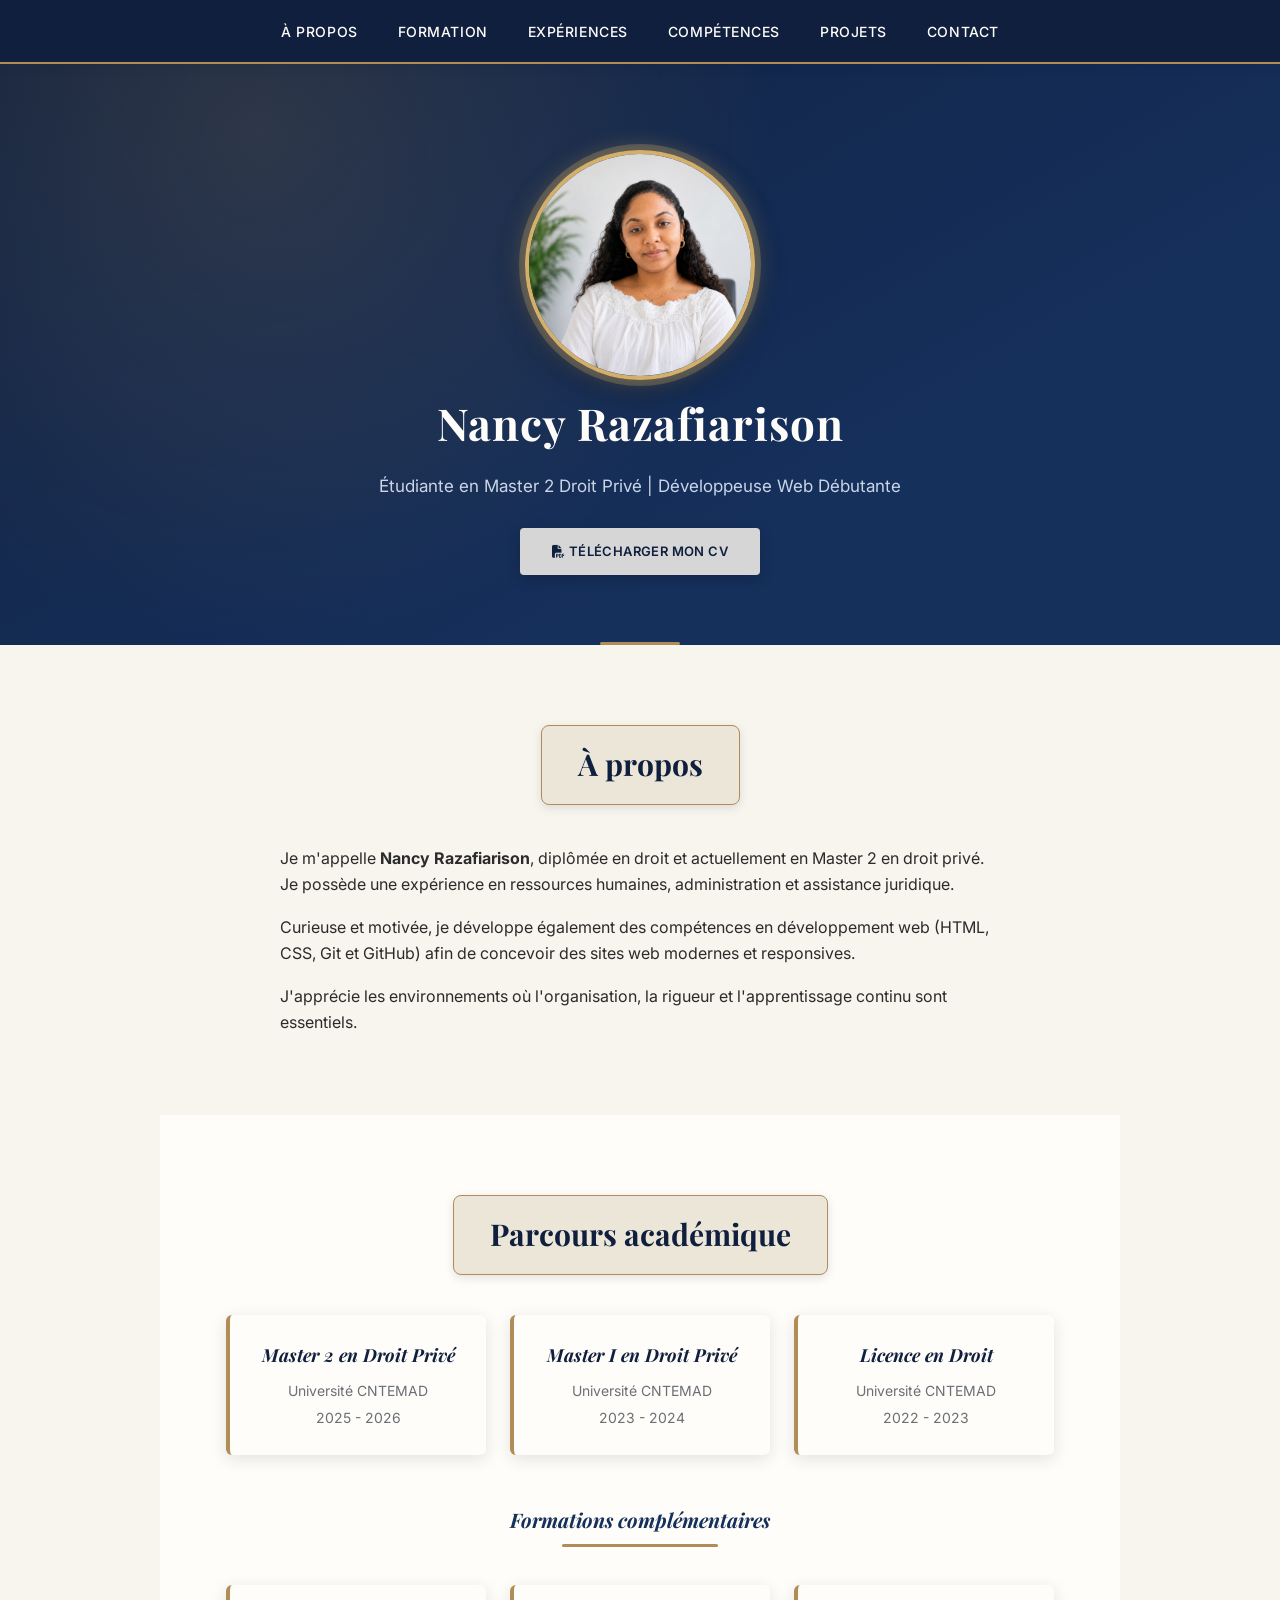
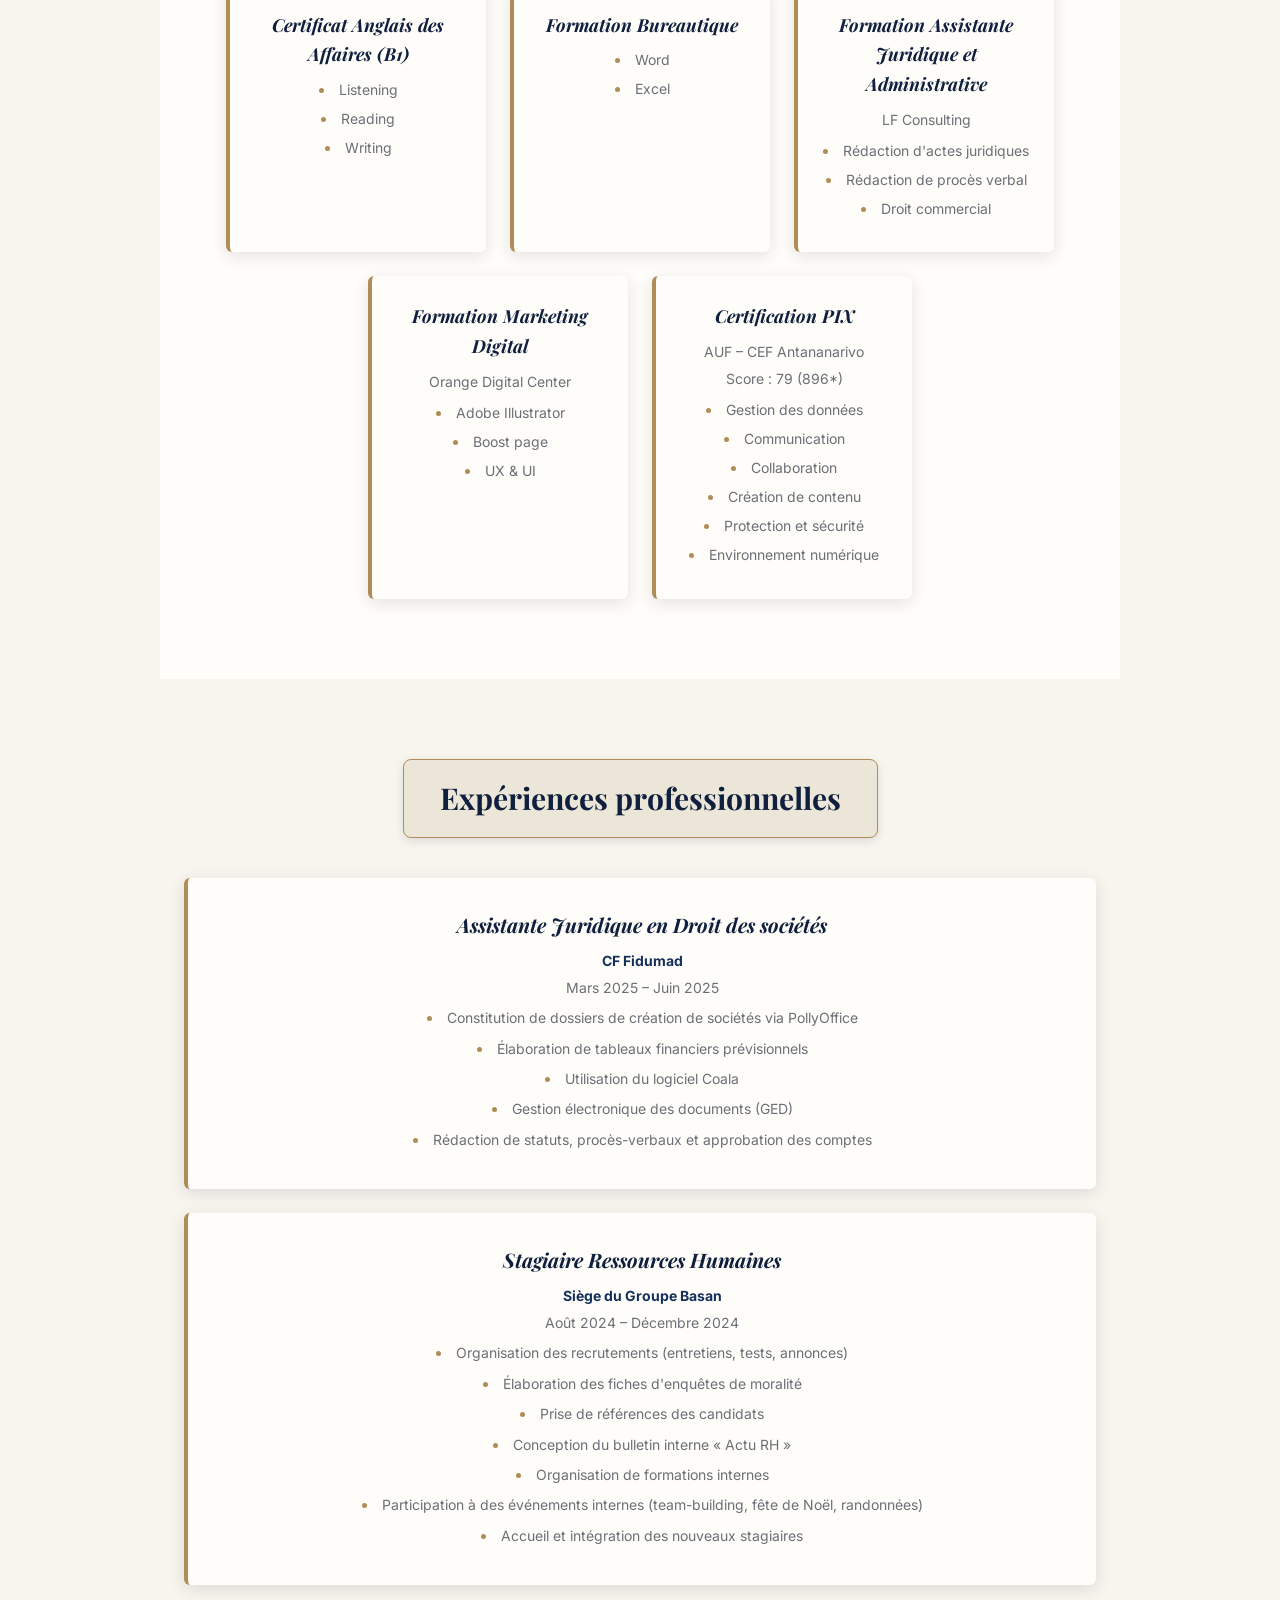
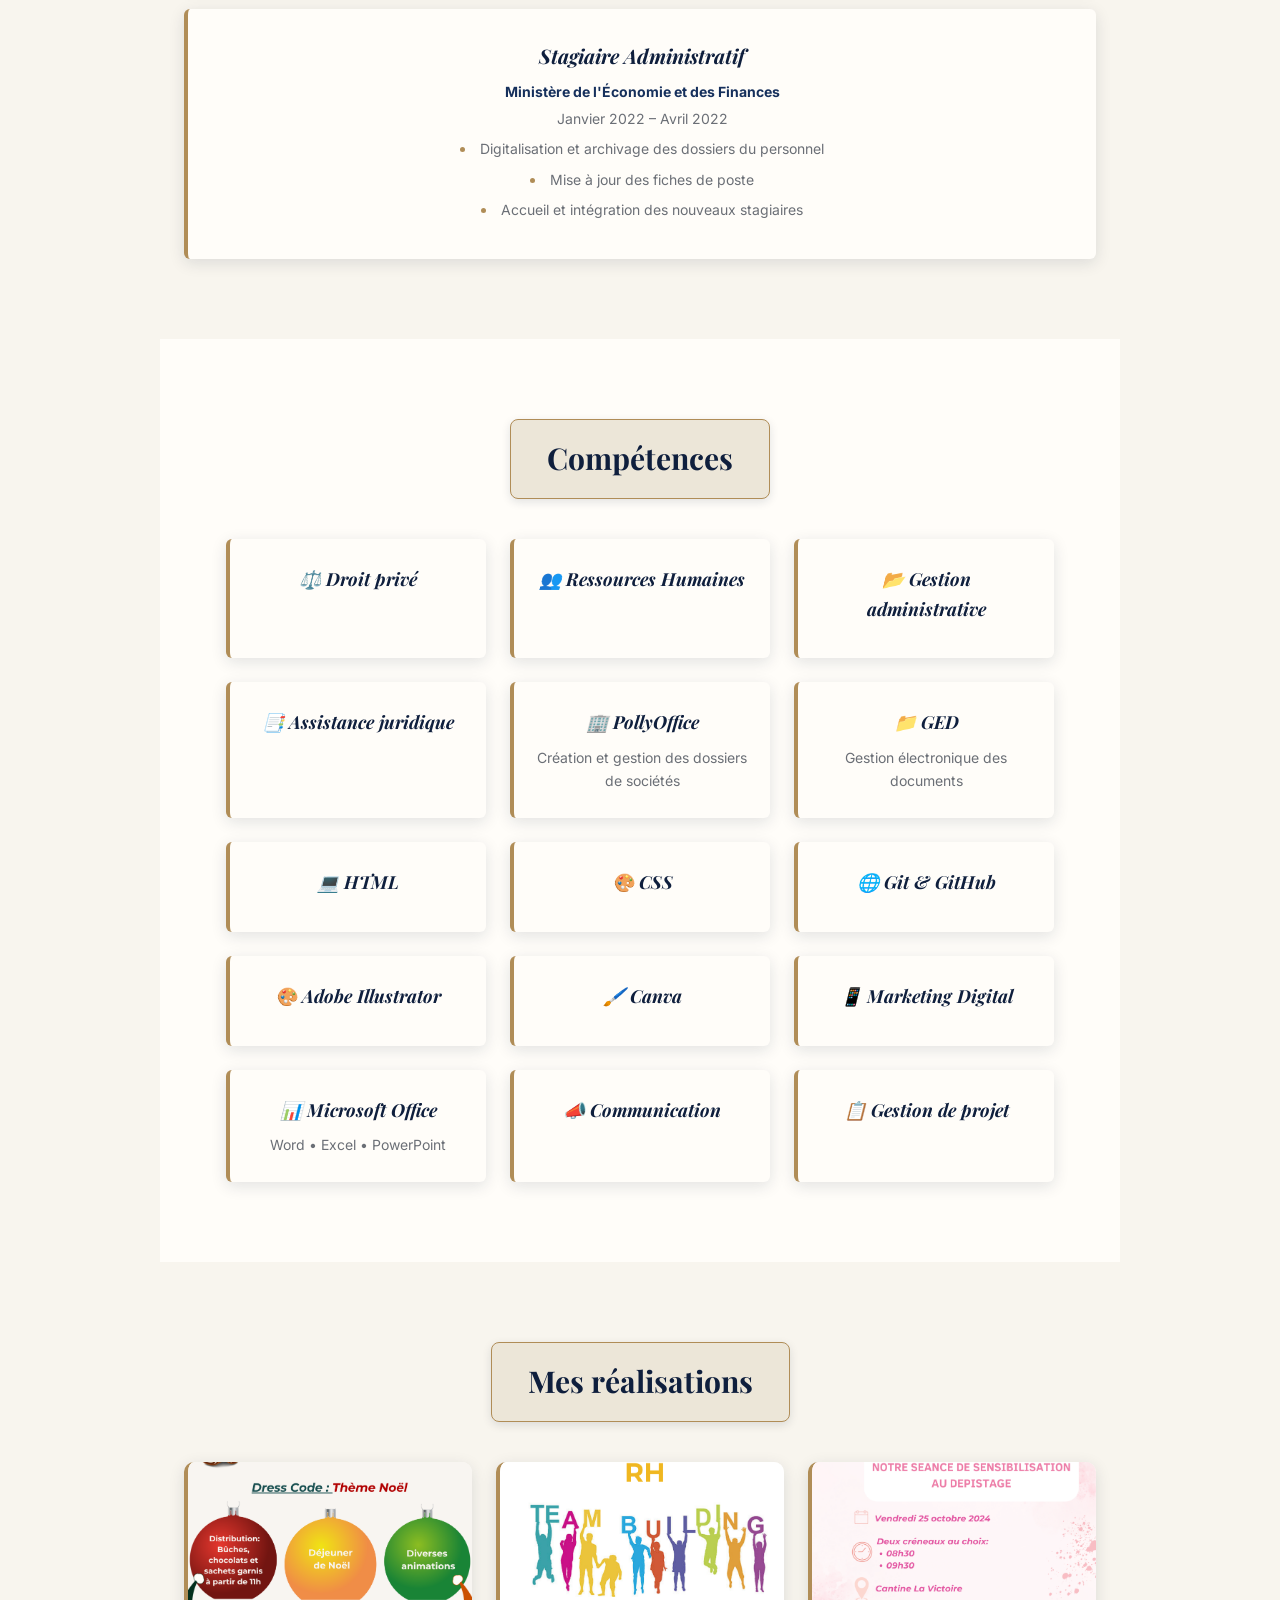
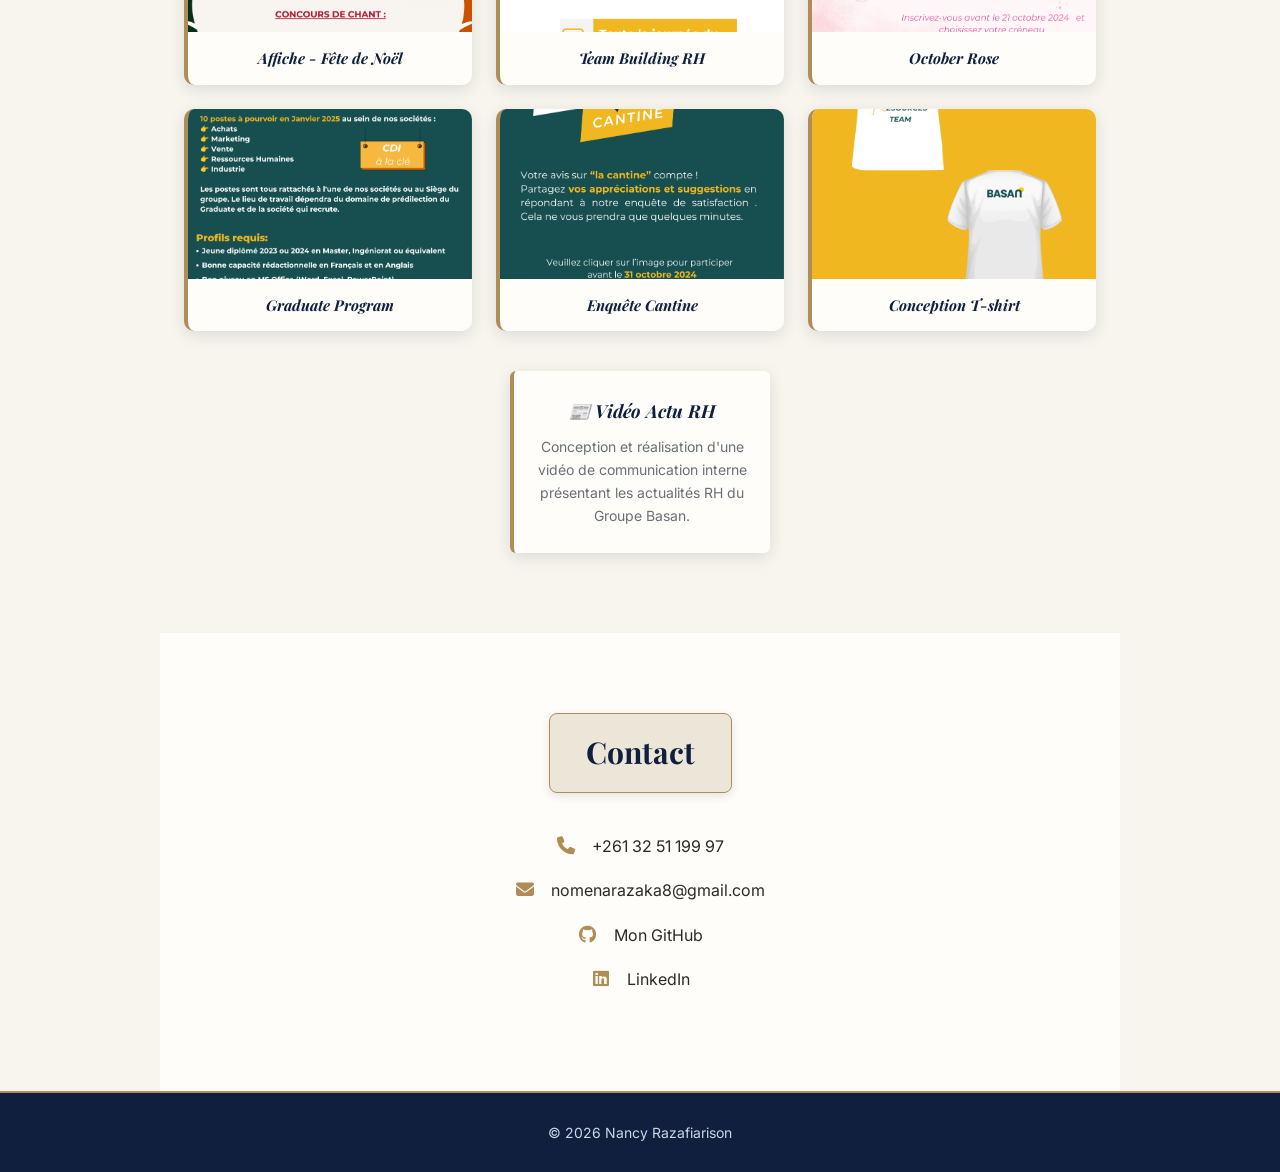
==== index.html @ 141056e9 "image" ====
<!DOCTYPE html>
<html lang="fr">

<head>
    <meta charset="UTF-8">
    <meta name="viewport" content="width=device-width, initial-scale=1.0">
    <title>Portfolio - Nancy Razafiarison</title>

    <!-- Feuille de style -->
    <link rel="stylesheet" href="style.css">

    <!-- Icônes Font Awesome -->
    <link rel="stylesheet" href="https://cdnjs.cloudflare.com/ajax/libs/font-awesome/6.7.2/css/all.min.css">
</head>

<body>

    <nav>
        <a href="#apropos">À propos</a>
        <a href="#formation">Formation</a>
        <a href="#experience">Expériences</a>
        <a href="#competences">Compétences</a>
        <a href="#projets">Projets</a>
        <a href="#contact">Contact</a>
    </nav>

    <header>
        <img src="assets/images/pdp.png" alt="Photo de profil" class="photo-profil">
        <h1>Nancy Razafiarison</h1>
        <p>Étudiante en Master 2 Droit Privé | Développeuse Web Débutante</p>
        <a href="assets/CV_Nancy_Nomena.pdf" target="_blank" class="btn">
            <i class="fa-solid fa-file-pdf"></i> Télécharger mon CV
        </a>
    </header>

    <section id="apropos">
        <h2>À propos</h2>
        <p>
            Je m'appelle <strong>Nancy Razafiarison</strong>, diplômée en droit et actuellement
            en Master 2 en droit privé. Je possède une expérience en ressources humaines,
            administration et assistance juridique.
        </p>
        <p>
            Curieuse et motivée, je développe également des compétences en développement web
            (HTML, CSS, Git et GitHub) afin de concevoir des sites web modernes et responsives.
        </p>
        <p>
            J'apprécie les environnements où l'organisation, la rigueur et l'apprentissage
            continu sont essentiels.
        </p>
    </section>

    <section id="formation">
        <h2>Parcours académique</h2>

        <div class="cards">
            <div class="card">
                <h3>Master 2 en Droit Privé</h3>
                <p>Université CNTEMAD</p>
                <p>2025 - 2026</p>
            </div>

            <div class="card">
                <h3>Master I en Droit Privé</h3>
                <p>Université CNTEMAD</p>
                <p>2023 - 2024</p>
            </div>

            <div class="card">
                <h3>Licence en Droit</h3>
                <p>Université CNTEMAD</p>
                <p>2022 - 2023</p>
            </div>
        </div>

        <h3 class="sous-titre">Formations complémentaires</h3>
        <div class="cards">
            <div class="card">
                <h4>Certificat Anglais des Affaires (B1)</h4>
                <ul>
                    <li>Listening</li>
                    <li>Reading</li>
                    <li>Writing</li>
                </ul>
            </div>

            <div class="card">
                <h4>Formation Bureautique</h4>
                <ul>
                    <li>Word</li>
                    <li>Excel</li>
                </ul>
            </div>

            <div class="card">
                <h4>Formation Assistante Juridique et Administrative</h4>
                <p>LF Consulting</p>
                <ul>
                    <li>Rédaction d'actes juridiques</li>
                    <li>Rédaction de procès verbal</li>
                    <li>Droit commercial</li>
                </ul>
            </div>

            <div class="card">
                <h4>Formation Marketing Digital</h4>
                <p>Orange Digital Center</p>
                <ul>
                    <li>Adobe Illustrator</li>
                    <li>Boost page</li>
                    <li>UX & UI</li>
                </ul>
            </div>

            <div class="card">
                <h4>Certification PIX</h4>
                <p>AUF – CEF Antananarivo</p>
                <p>Score : 79 (896*)</p>
                <ul>
                    <li>Gestion des données</li>
                    <li>Communication</li>
                    <li>Collaboration</li>
                    <li>Création de contenu</li>
                    <li>Protection et sécurité</li>
                    <li>Environnement numérique</li>
                </ul>
            </div>
        </div>
    </section>

    <section id="experience">
        <h2>Expériences professionnelles</h2>

        <div class="card">
            <h3>Assistante Juridique en Droit des sociétés</h3>
            <p><strong>CF Fidumad</strong></p>
            <p>Mars 2025 – Juin 2025</p>
            <ul>
                <li>Constitution de dossiers de création de sociétés via PollyOffice</li>
                <li>Élaboration de tableaux financiers prévisionnels</li>
                <li>Utilisation du logiciel Coala</li>
                <li>Gestion électronique des documents (GED)</li>
                <li>Rédaction de statuts, procès-verbaux et approbation des comptes</li>
            </ul>
        </div>

        <div class="card">
            <h3>Stagiaire Ressources Humaines</h3>
            <p><strong>Siège du Groupe Basan</strong></p>
            <p>Août 2024 – Décembre 2024</p>
            <ul>
                <li>Organisation des recrutements (entretiens, tests, annonces)</li>
                <li>Élaboration des fiches d'enquêtes de moralité</li>
                <li>Prise de références des candidats</li>
                <li>Conception du bulletin interne « Actu RH »</li>
                <li>Organisation de formations internes</li>
                <li>Participation à des événements internes (team-building, fête de Noël, randonnées)</li>
                <li>Accueil et intégration des nouveaux stagiaires</li>
            </ul>
        </div>

        <div class="card">
            <h3>Stagiaire Administratif</h3>
            <p><strong>Ministère de l'Économie et des Finances</strong></p>
            <p>Janvier 2022 – Avril 2022</p>
            <ul>
                <li>Digitalisation et archivage des dossiers du personnel</li>
                <li>Mise à jour des fiches de poste</li>
                <li>Accueil et intégration des nouveaux stagiaires</li>
            </ul>
        </div>
    </section>

    <section id="competences">
        <h2>Compétences</h2>

        <div class="cards">
            <div class="card">
                <h3>⚖️ Droit privé</h3>
            </div>
            <div class="card">
                <h3>👥 Ressources Humaines</h3>
            </div>
            <div class="card">
                <h3>📂 Gestion administrative</h3>
            </div>
            <div class="card">
                <h3>📑 Assistance juridique</h3>
            </div>

            <div class="card">
                <h3>🏢 PollyOffice</h3>
                <p>Création et gestion des dossiers de sociétés</p>
            </div>

            <div class="card">
                <h3>📁 GED</h3>
                <p>Gestion électronique des documents</p>
            </div>

            <div class="card">
                <h3>💻 HTML</h3>
            </div>
            <div class="card">
                <h3>🎨 CSS</h3>
            </div>
            <div class="card">
                <h3>🌐 Git & GitHub</h3>
            </div>
            <div class="card">
                <h3>🎨 Adobe Illustrator</h3>
            </div>
            <div class="card">
                <h3>🖌️ Canva</h3>
            </div>
            <div class="card">
                <h3>📱 Marketing Digital</h3>
            </div>

            <div class="card">
                <h3>📊 Microsoft Office</h3>
                <p>Word • Excel • PowerPoint</p>
            </div>

            <div class="card">
                <h3>📣 Communication</h3>
            </div>
            <div class="card">
                <h3>📋 Gestion de projet</h3>
            </div>
        </div>
    </section>

    <section id="projets">
        <h2>Mes réalisations</h2>

        <div class="cards projects-grid">

            <a href="#img1" class="project-card">
                <img src="assets/images/Noël.png" alt="Affiche fête de Noël" loading="lazy">
                <h3>Affiche - Fête de Noël</h3>
            </a>

            <a href="#img2" class="project-card">
                <img src="assets/images/Team-building_RH.png" alt="Affiche team building RH" loading="lazy">
                <h3>Team Building RH</h3>
            </a>

            <a href="#img3" class="project-card">
                <img src="assets/images/October_rose.png" alt="Affiche October Rose" loading="lazy">
                <h3>October Rose</h3>
            </a>

            <a href="#img4" class="project-card">
                <img src="assets/images/Graduate_Program.png" alt="Annonce Graduate Program" loading="lazy">
                <h3>Graduate Program</h3>
            </a>

            <a href="#img5" class="project-card">
                <img src="assets/images/cantine.png" alt="Affiche enquête satisfaction cantine" loading="lazy">
                <h3>Enquête Cantine</h3>
            </a>

            <a href="#img6" class="project-card">
                <img src="assets/images/conception_t-shirt.png" alt="Conception t-shirt" loading="lazy">
                <h3>Conception T-shirt</h3>
            </a>

        </div>

        <div class="card video-card">
            <h3>📰 Vidéo Actu RH</h3>
            <p>
                Conception et réalisation d'une vidéo de communication interne
                présentant les actualités RH du Groupe Basan.
            </p>
        </div>
    </section>

    <section id="contact">
        <h2>Contact</h2>

        <p>
            <i class="fa-solid fa-phone"></i>
            <a href="tel:+261325119997">+261 32 51 199 97</a>
        </p>

        <p>
            <i class="fa-solid fa-envelope"></i>
            <a href="mailto:nomenarazaka8@gmail.com">nomenarazaka8@gmail.com</a>
        </p>

        <p>
            <i class="fa-brands fa-github"></i>
            <a href="https://github.com/nomenarazaka8-dotcom" target="_blank" rel="noopener">
                Mon GitHub
            </a>
        </p>

        <p>
            <i class="fa-brands fa-linkedin"></i>
            <a href="https://www.linkedin.com/in/nancy-razafiarison-525354271/" target="_blank" rel="noopener">
                LinkedIn
            </a>
        </p>
    </section>

    <footer>
        <p>© 2026 Nancy Razafiarison</p>
    </footer>

    <!-- ===== LIGHTBOX (tout en bas, juste avant la fermeture du body) ===== -->

    <div id="img1" class="lightbox">
        <a href="#" class="close" aria-label="Fermer"></a>
        <img src="assets/images/Noël.png" alt="Affiche fête de Noël en grand format">
    </div>

    <div id="img2" class="lightbox">
        <a href="#" class="close" aria-label="Fermer"></a>
        <img src="assets/images/Team-building_RH.png" alt="Affiche team building RH en grand format">
    </div>

    <div id="img3" class="lightbox">
        <a href="#" class="close" aria-label="Fermer"></a>
        <img src="assets/images/October_rose.png" alt="Affiche October Rose en grand format">
    </div>

    <div id="img4" class="lightbox">
        <a href="#" class="close" aria-label="Fermer"></a>
        <img src="assets/images/Graduate_Program.png" alt="Annonce Graduate Program en grand format">
    </div>

    <div id="img5" class="lightbox">
        <a href="#" class="close" aria-label="Fermer"></a>
        <img src="assets/images/cantine.png" alt="Affiche enquête cantine en grand format">
    </div>

    <div id="img6" class="lightbox">
        <a href="#" class="close" aria-label="Fermer"></a>
        <img src="assets/images/conception_t-shirt.png" alt="Conception t-shirt en grand format">
    </div>

    <script src="script.js"></script>
</body>

</html>
---- style.css ----
/* ===== POLICES ===== */
@import url('https://fonts.googleapis.com/css2?family=Playfair+Display:wght@600;700&family=Inter:wght@400;500;600&display=swap');

:root {
    --bleu-nuit: #0f1f3d;
    --bleu-profond: #16305c;
    --or: #b08d57;
    --or-clair: #d4af6a;
    --ivoire: #f8f5ee;
    --blanc-casse: #fffdf9;
    --texte: #2b2b2b;
    --texte-clair: #6b6f76;
    --ombre: rgba(15, 31, 61, 0.12);
}

* {
    margin: 0;
    padding: 0;
    box-sizing: border-box;
    scroll-behavior: smooth;
}

body {
    font-family: 'Inter', Arial, sans-serif;
    background: var(--ivoire);
    color: var(--texte);
    line-height: 1.65;
}

h1, h2, h3, h4 {
    font-family: 'Playfair Display', Georgia, serif;
    color: var(--bleu-nuit);
}

/* ===== NAVIGATION ===== */
nav {
    position: fixed;
    top: 0;
    width: 100%;
    background: var(--bleu-nuit);
    padding: 18px 24px;
    text-align: center;
    z-index: 1000;
    box-shadow: 0 2px 12px var(--ombre);
    border-bottom: 2px solid var(--or);
}

nav a {
    color: var(--blanc-casse);
    text-decoration: none;
    margin: 0 18px;
    font-weight: 500;
    font-size: 14px;
    letter-spacing: 0.04em;
    text-transform: uppercase;
    position: relative;
    padding-bottom: 4px;
    transition: color 0.3s;
}

nav a::after {
    content: "";
    position: absolute;
    left: 0;
    bottom: 0;
    width: 0;
    height: 2px;
    background: var(--or-clair);
    transition: width 0.3s;
}

nav a:hover {
    color: var(--or-clair);
}

nav a:hover::after {
    width: 100%;
}

/* ===== HEADER ===== */
header {
    background:
        radial-gradient(circle at 20% 20%, rgba(176, 141, 87, 0.18), transparent 45%),
        linear-gradient(150deg, var(--bleu-nuit), var(--bleu-profond) 70%);
    color: var(--blanc-casse);
    text-align: center;
    padding: 150px 20px 70px;
    position: relative;
}

header::after {
    content: "";
    position: absolute;
    bottom: 0;
    left: 50%;
    transform: translateX(-50%);
    width: 80px;
    height: 3px;
    background: var(--or);
    border-radius: 2px;
}

header img {
    width: 230px;
    height: 230px;
    border-radius: 50%;
    object-fit: cover;
    border: 4px solid var(--or-clair);
    box-shadow:
        0 0 0 6px rgba(212, 175, 106, 0.25),
        0 0 25px rgba(212, 175, 106, 0.4),
        0 10px 30px rgba(0, 0, 0, 0.35);
}

header h1 {
    color: var(--blanc-casse);
    font-size: 44px;
    letter-spacing: 0.02em;
}

header p {
    margin-top: 12px;
    font-size: 17px;
    color: #cbd5e8;
    font-weight: 400;
}

/* ===== BOUTON CV ===== */
.btn {
    display: inline-block;
    margin-top: 28px;
    padding: 13px 32px;
    background: #d6d6d6;
    color: var(--bleu-nuit);
    border-radius: 4px;
    text-decoration: none;
    font-weight: 600;
    letter-spacing: 0.03em;
    text-transform: uppercase;
    font-size: 13px;
    transition: all 0.3s ease;
    box-shadow: 0 4px 14px rgba(0, 0, 0, 0.2);
    cursor: pointer;
}

.btn:hover {
    background: var(--or-clair);
    color: var(--bleu-nuit);
    transform: translateY(-2px);
    box-shadow: 0 8px 20px rgba(176, 141, 87, 0.45);
}

/* ===== SECTIONS ===== */
section {
    max-width: 960px;
    margin: 0 auto;
    padding: 80px 24px;
    scroll-margin-top: 90px;
    animation: fadeIn 0.9s ease;
}

section:nth-of-type(even) {
    background: var(--blanc-casse);
}

/* ===== TITRES ===== */
h2 {
    display: block;
    width: fit-content;
    margin: 0 auto 40px;
    text-align: center;
    font-size: 30px;
    padding: 14px 36px;
    background: #ece6d8;
    border: 1px solid var(--or);
    border-radius: 8px;
    box-shadow: 0 3px 10px var(--ombre);
}

.sous-titre {
    text-align: center;
    display: block;
    margin: 40px auto 24px;
    font-size: 20px;
    font-weight: 700;
    font-style: italic;
    color: var(--bleu-profond);
    width: fit-content;
    padding: 8px 24px;
    position: relative;
}

.sous-titre::after {
    content: "";
    display: block;
    width: 60%;
    height: 3px;
    margin: 8px auto 0;
    background: var(--or);
    border-radius: 2px;
}

#apropos p {
    max-width: 720px;
    margin: 0 auto 16px;
    color: var(--texte);
    font-size: 16px;
}

#apropos p:last-of-type {
    margin-bottom: 0;
}

/* ===== CARTES GÉNÉRIQUES ===== */
.cards {
    display: flex;
    flex-wrap: wrap;
    justify-content: center;
    gap: 24px;
    margin-top: 30px;
}

.card {
    background: var(--blanc-casse);
    padding: 26px 22px;
    margin-bottom: 0;
    border-radius: 6px;
    width: 260px;
    max-width: 90%;
    border-left: 4px solid var(--or);
    box-shadow: 0 4px 16px var(--ombre);
    transition: 0.3s;
    text-align: center;
}

.card h3, .card h4 {
    font-size: 18px;
    margin-bottom: 8px;
    font-style: italic;
    font-weight: 700;
}

.card p {
    font-size: 14px;
    color: var(--texte-clair);
    margin-top: 4px;
    text-align: center;
}

.card ul {
    list-style-position: inside;
    padding-left: 0;
    margin-top: 8px;
}

.card li {
    font-size: 14px;
    color: var(--texte-clair);
    margin-bottom: 6px;
}

.card li::marker {
    color: var(--or);
}

.card:hover {
    transform: translateY(-8px);
    box-shadow: 0 14px 28px rgba(15, 31, 61, 0.18);
    border-left-color: var(--bleu-profond);
}

/* Cartes hors conteneur .cards (expériences professionnelles) */
#experience .card {
    width: auto;
    max-width: 100%;
    margin-bottom: 24px;
    text-align: center;
    padding: 30px;
}

#experience .card:last-child {
    margin-bottom: 0;
}

#experience .card h3 {
    font-size: 20px;
}

#experience .card p strong {
    color: var(--bleu-profond);
}

#experience .card ul {
    list-style-position: inside;
    padding-left: 0;
    text-align: center;
    display: block;
}

#experience .card li {
    margin-bottom: 8px;
    line-height: 1.6;
}

#experience .card li::marker {
    color: var(--or);
}

/* ===== PROJETS (avec vignette) ===== */
.projects-grid {
    display: flex;
    gap: 24px;
    justify-content: center;
    flex-wrap: wrap;
    align-items: stretch;
}

.project-card {
    background: var(--blanc-casse);
    border-radius: 10px;
    width: 260px;
    flex: 1;
    min-width: 240px;
    text-decoration: none;
    color: var(--bleu-nuit);
    border-left: 4px solid var(--or);
    box-shadow: 0 4px 16px var(--ombre);
    transition: 0.3s;
    overflow: hidden;
    display: flex;
    flex-direction: column;
}

.project-card img {
    width: 100%;
    height: 170px;
    object-fit: cover;
    display: block;
    transition: transform 0.4s ease;
}

.project-card h3 {
    font-size: 15px;
    font-style: italic;
    text-align: center;
    padding: 14px 12px;
}

.project-card:hover {
    transform: translateY(-8px);
    border-left-color: var(--bleu-profond);
    box-shadow: 0 14px 28px rgba(15, 31, 61, 0.18);
}

.project-card:hover img {
    transform: scale(1.06);
}

.video-card {
    max-width: 500px;
    margin: 40px auto 0;
}

@media (max-width: 768px) {
    .projects-grid {
        flex-direction: column;
        align-items: center;
    }
    .project-card {
        width: 100%;
        max-width: 320px;
    }
}

/* ===== LIGHTBOX (plein écran au clic sur une carte projet) ===== */
.lightbox {
    position: fixed;
    inset: 0;
    background: rgba(15, 31, 61, 0.92);
    display: flex;
    justify-content: center;
    align-items: center;
    z-index: 9999;
    opacity: 0;
    visibility: hidden;
    transition: opacity 0.3s ease;
}

.lightbox:target {
    opacity: 1;
    visibility: visible;
}

.lightbox img {
    max-width: 88%;
    max-height: 85%;
    border-radius: 10px;
    box-shadow: 0 10px 40px rgba(0, 0, 0, 0.6);
    border: 3px solid var(--or-clair);
}

.lightbox .close {
    position: absolute;
    inset: 0;
    z-index: 1;
}

.lightbox .close::after {
    content: "✕";
    position: absolute;
    top: 24px;
    right: 32px;
    width: 44px;
    height: 44px;
    display: flex;
    align-items: center;
    justify-content: center;
    font-size: 22px;
    color: var(--blanc-casse);
    background: rgba(255, 255, 255, 0.12);
    border: 1px solid var(--or-clair);
    border-radius: 50%;
    transition: 0.3s;
}

.lightbox .close:hover::after {
    background: var(--or-clair);
    color: var(--bleu-nuit);
    transform: rotate(90deg);
}

/* ===== CONTACT ===== */
#contact p {
    margin: 18px 0;
    text-align: center;
    font-size: 16px;
}

#contact i {
    color: var(--or);
    margin-right: 12px;
    font-size: 18px;
    width: 20px;
}

#contact a {
    text-decoration: none;
    color: var(--texte);
    transition: color 0.3s;
}

#contact a:hover {
    color: var(--bleu-profond);
}

/* ===== FOOTER ===== */
footer {
    background: var(--bleu-nuit);
    color: #cbd5e8;
    text-align: center;
    padding: 28px;
    margin-top: 0;
    font-size: 14px;
    border-top: 2px solid var(--or);
}

/* ===== ANIMATION ===== */
@keyframes fadeIn {
    from {
        opacity: 0;
        transform: translateY(20px);
    }
    to {
        opacity: 1;
        transform: translateY(0);
    }
}

/* ===== RESPONSIVE ===== */
@media (max-width: 768px) {
    nav {
        display: flex;
        flex-direction: column;
    }

    nav a {
        margin: 8px 0;
    }

    header {
        padding: 200px 20px 60px;
    }

    header h1 {
        font-size: 30px;
    }

    h2 {
        font-size: 26px;
    }

    .cards {
        flex-direction: column;
        align-items: center;
    }

    section {
        padding: 60px 20px;
    }
}
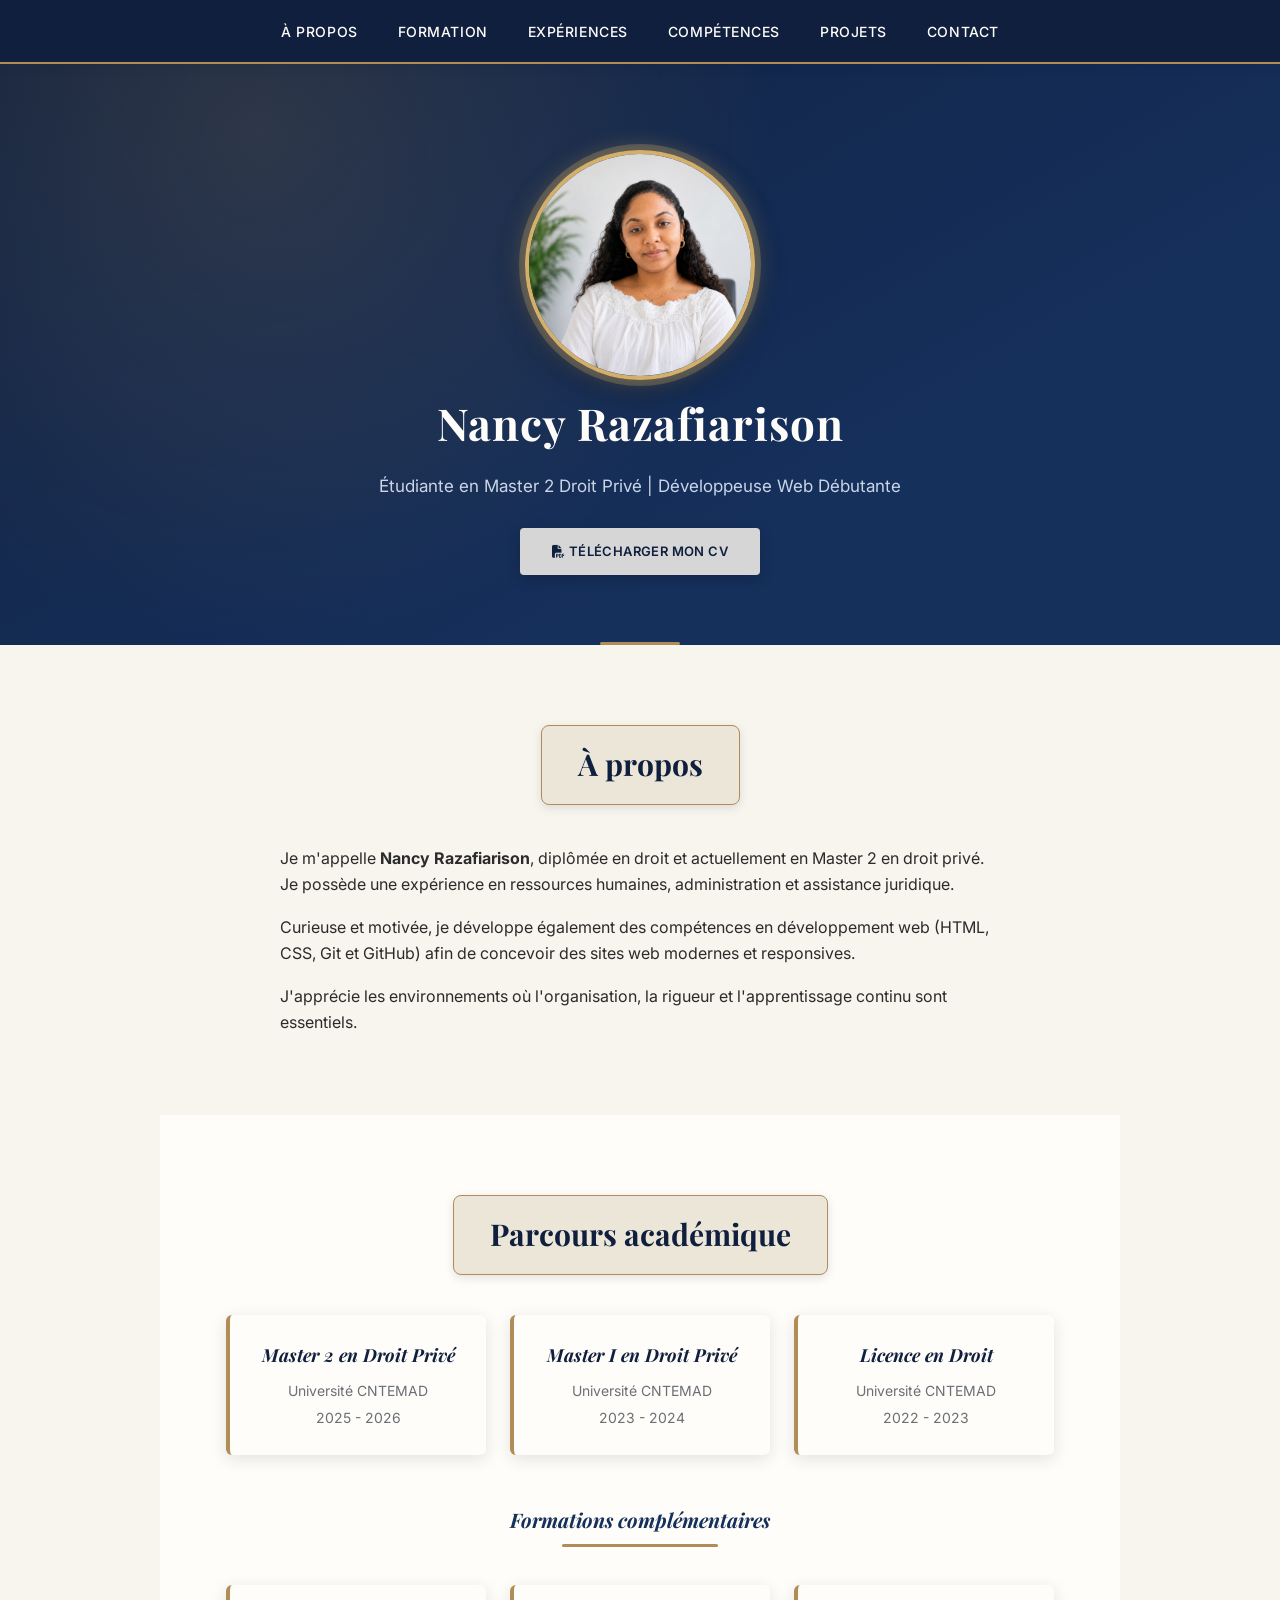
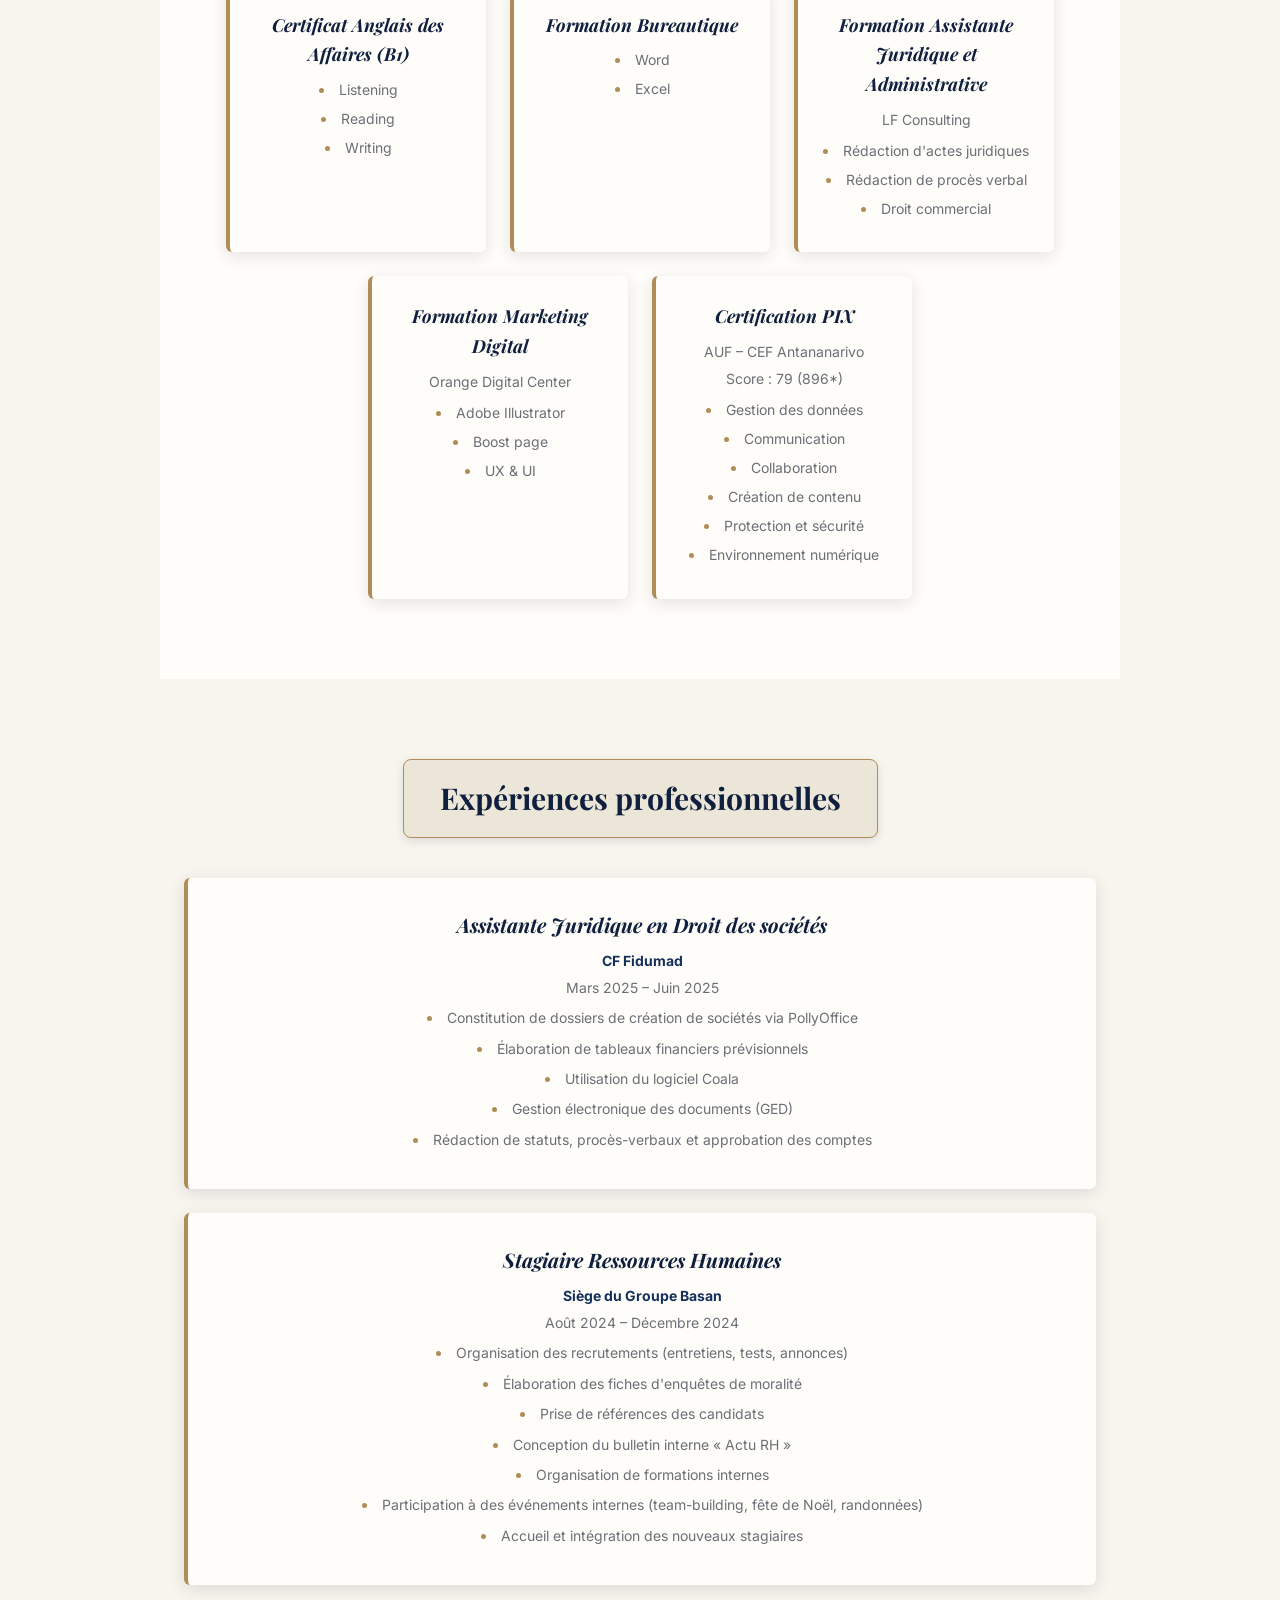
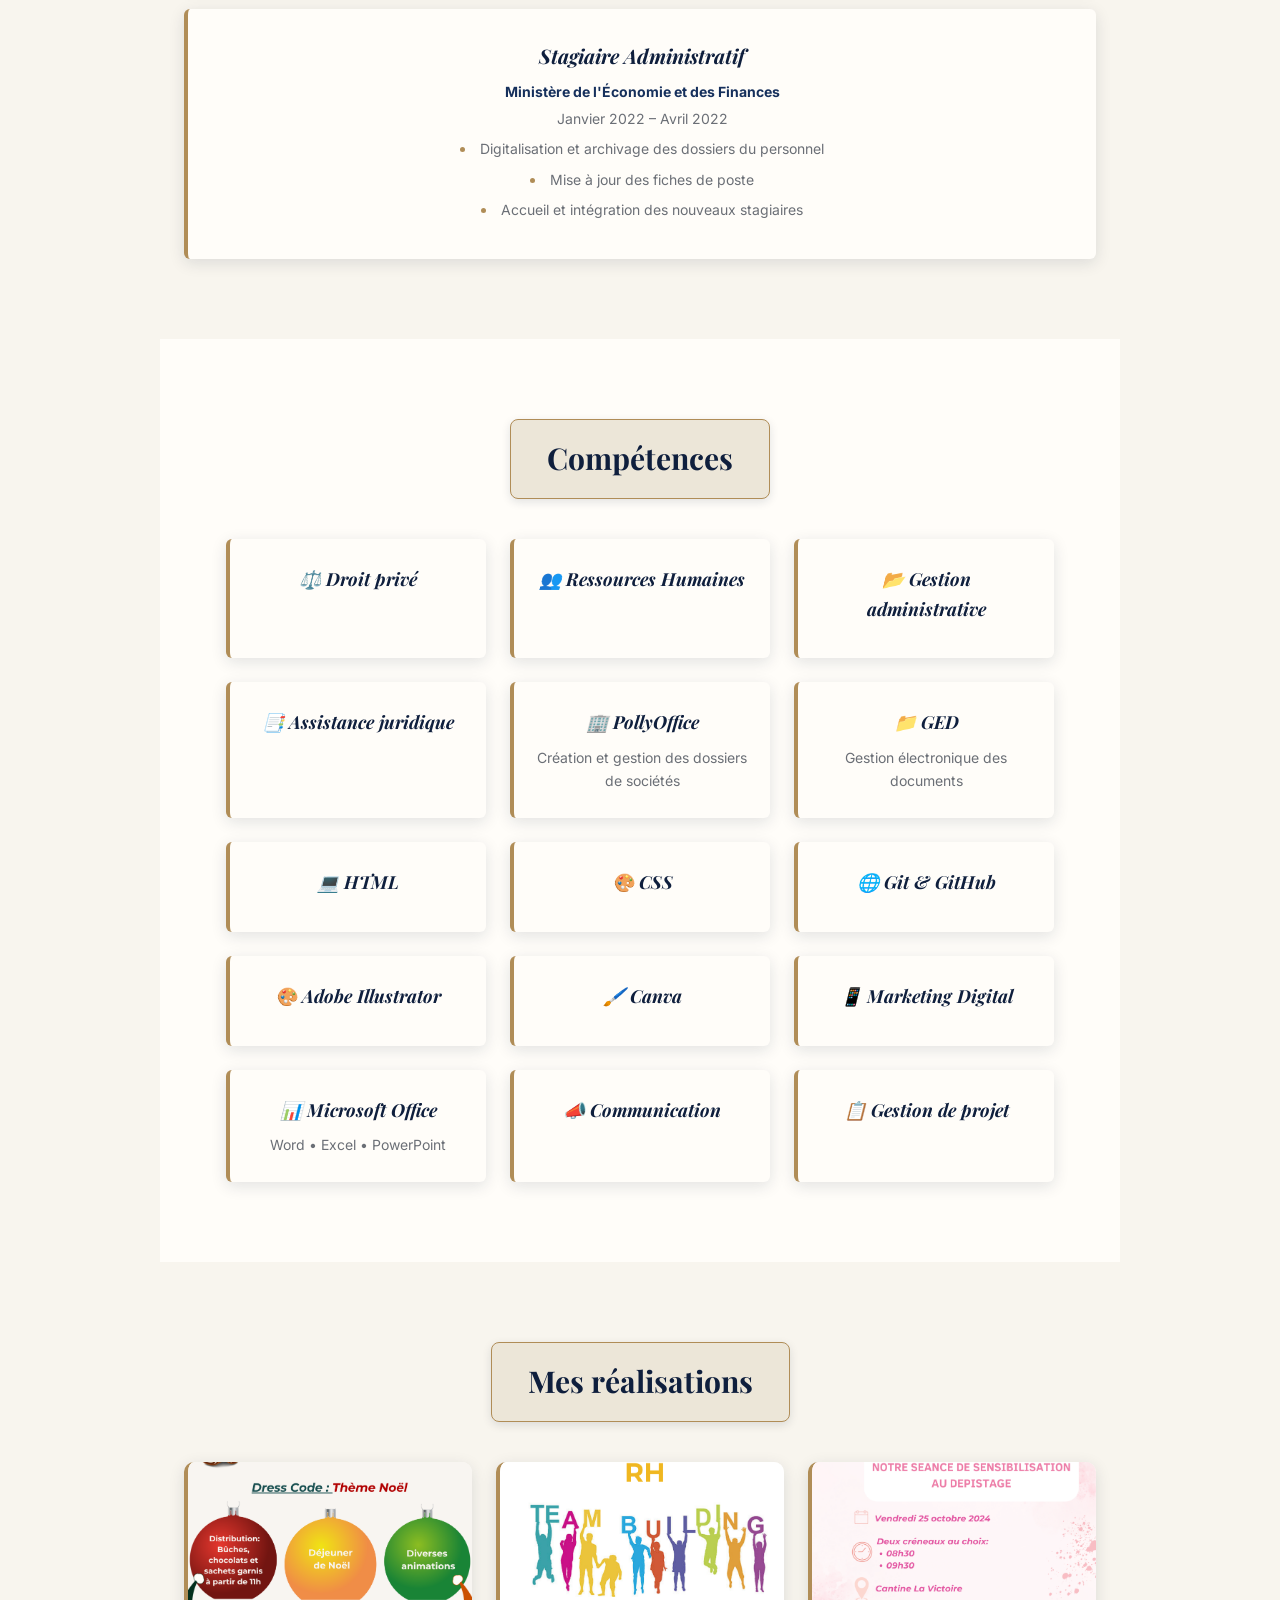
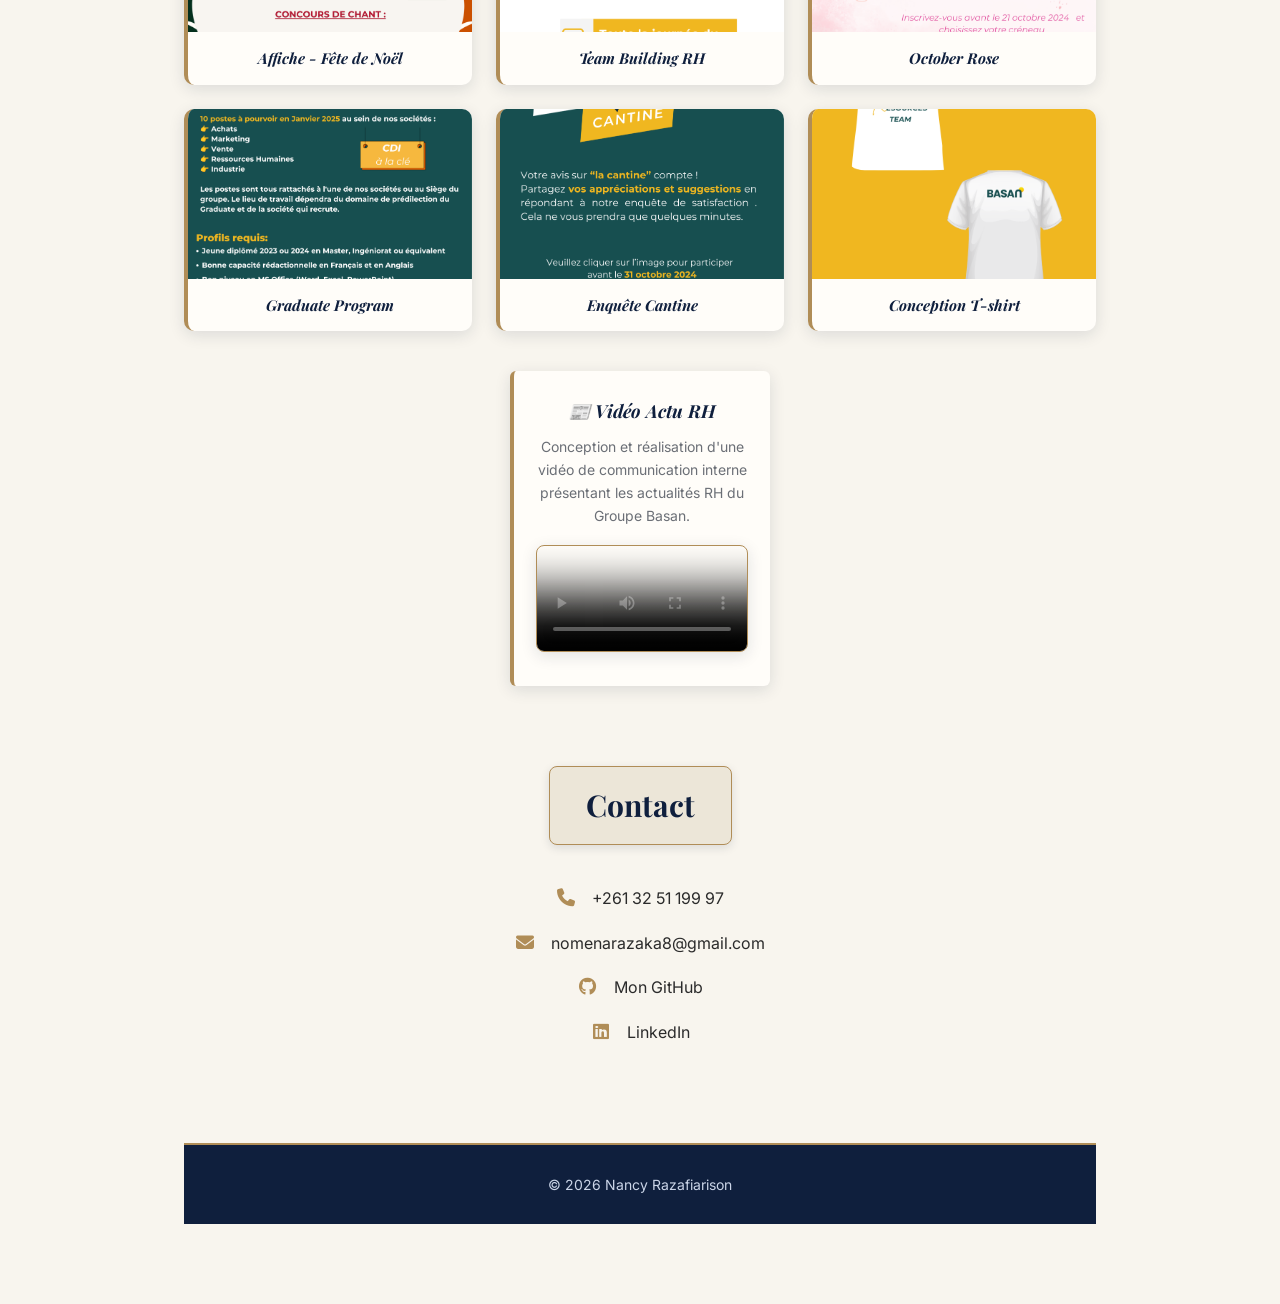
==== commit 1a532173: "video" ====
--- a/index.html
+++ b/index.html
@@ -269,13 +269,16 @@
         </div>
 
         <div class="card video-card">
-            <h3>📰 Vidéo Actu RH</h3>
-            <p>
-                Conception et réalisation d'une vidéo de communication interne
-                présentant les actualités RH du Groupe Basan.
-            </p>
-        </div>
-    </section>
+    <h3>📰 Vidéo Actu RH</h3>
+    <p>
+        Conception et réalisation d'une vidéo de communication interne
+        présentant les actualités RH du Groupe Basan.
+    </p>
+    <video controls preload="metadata" poster="assets/images/actu-rh-poster.png">
+        <source src="assets/video/Actu-RH.mp4" type="video/mp4">
+        Votre navigateur ne supporte pas la lecture de vidéo.
+    </video>
+</div>
 
     <section id="contact">
         <h2>Contact</h2>
--- a/style.css
+++ b/style.css
@@ -360,6 +360,14 @@
     max-width: 500px;
     margin: 40px auto 0;
 }
+.video-card video {
+    width: 100%;
+    max-width: 100%;
+    border-radius: 8px;
+    margin-top: 18px;
+    box-shadow: 0 4px 16px var(--ombre);
+    border: 1px solid var(--or);
+}
 
 @media (max-width: 768px) {
     .projects-grid {
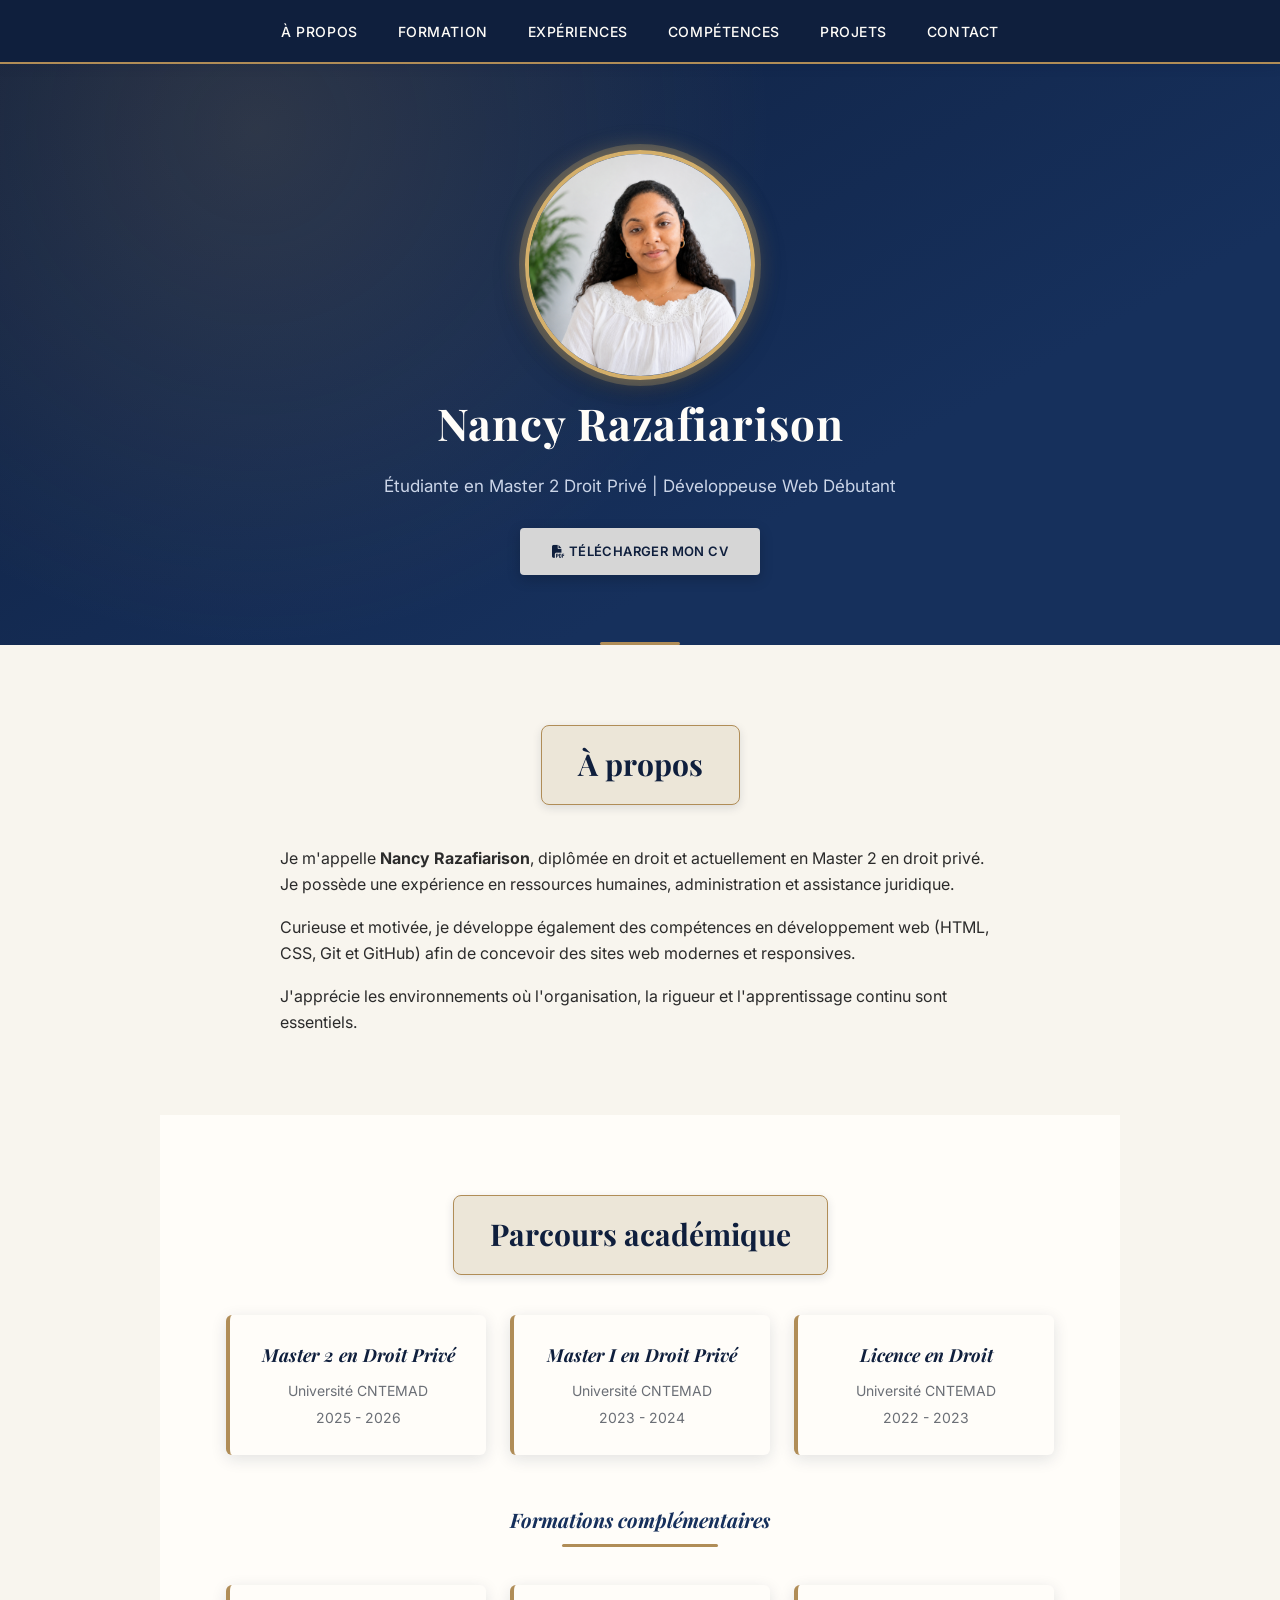
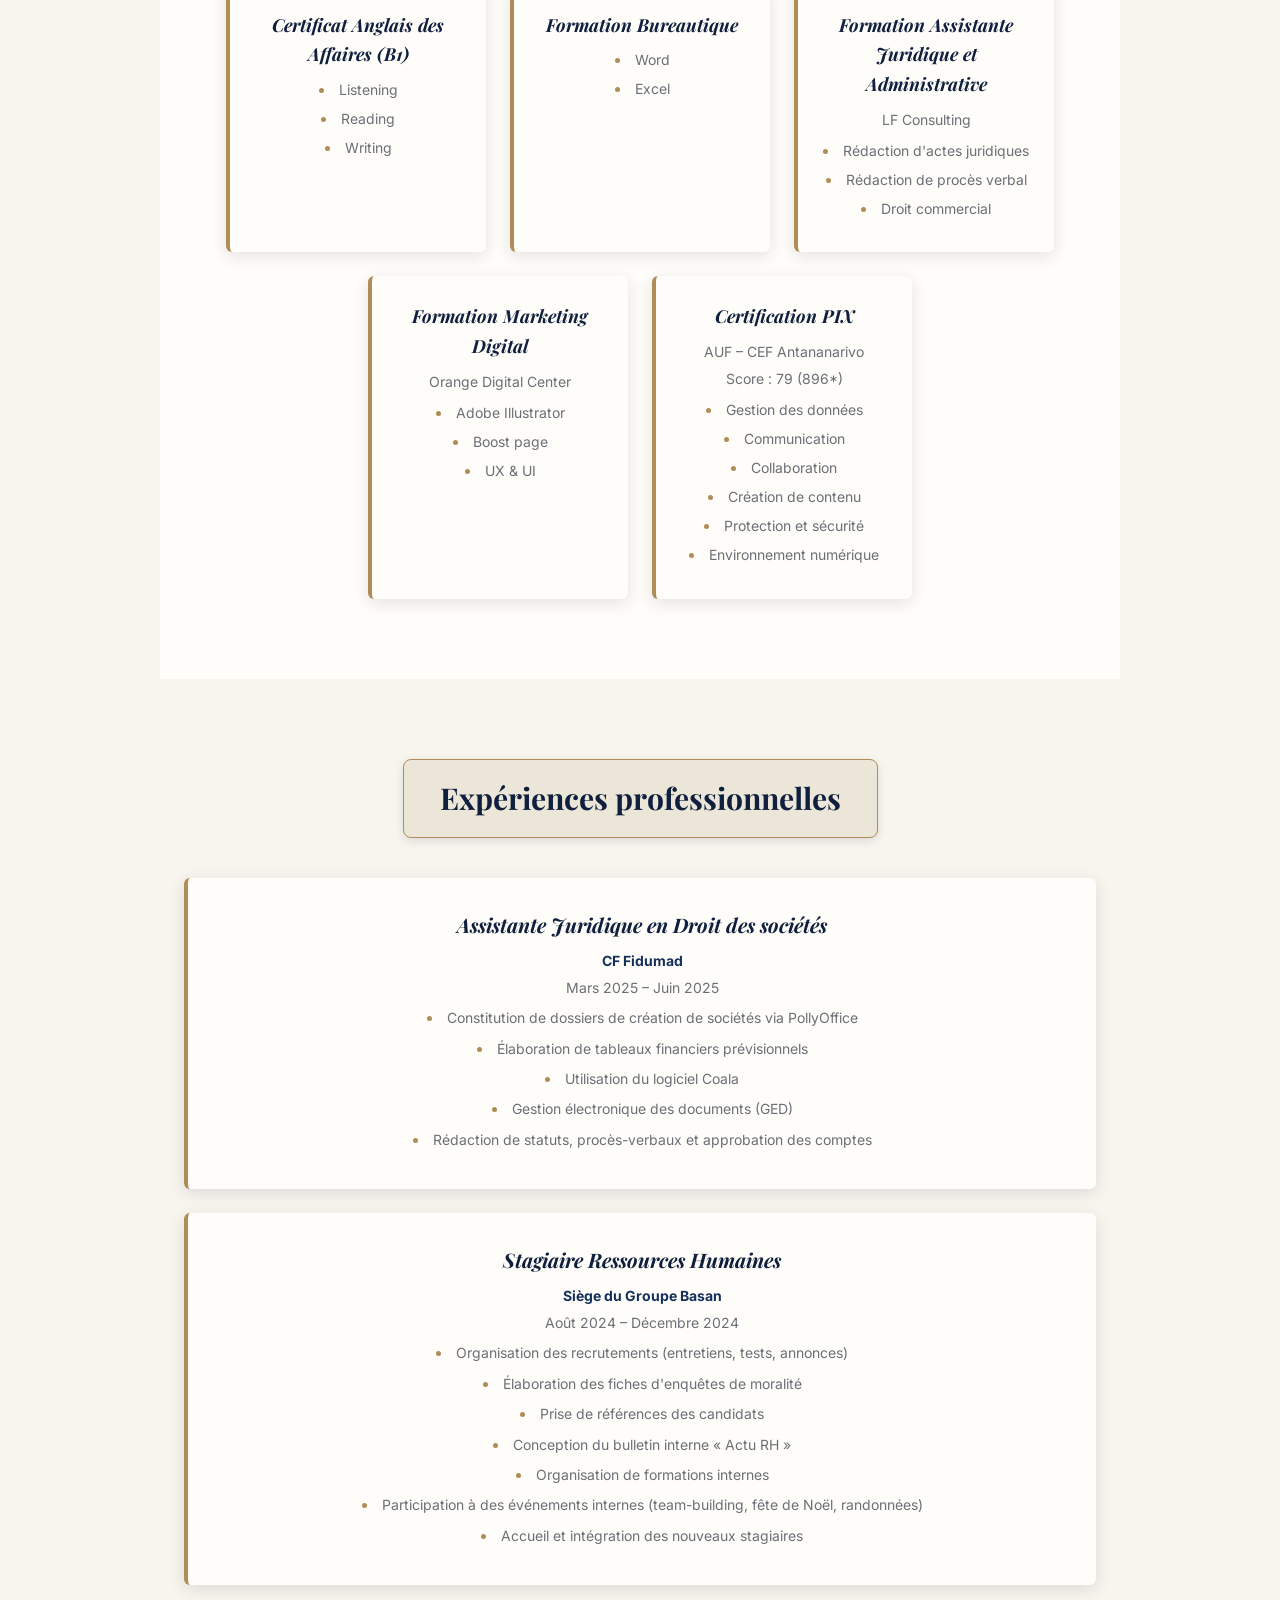
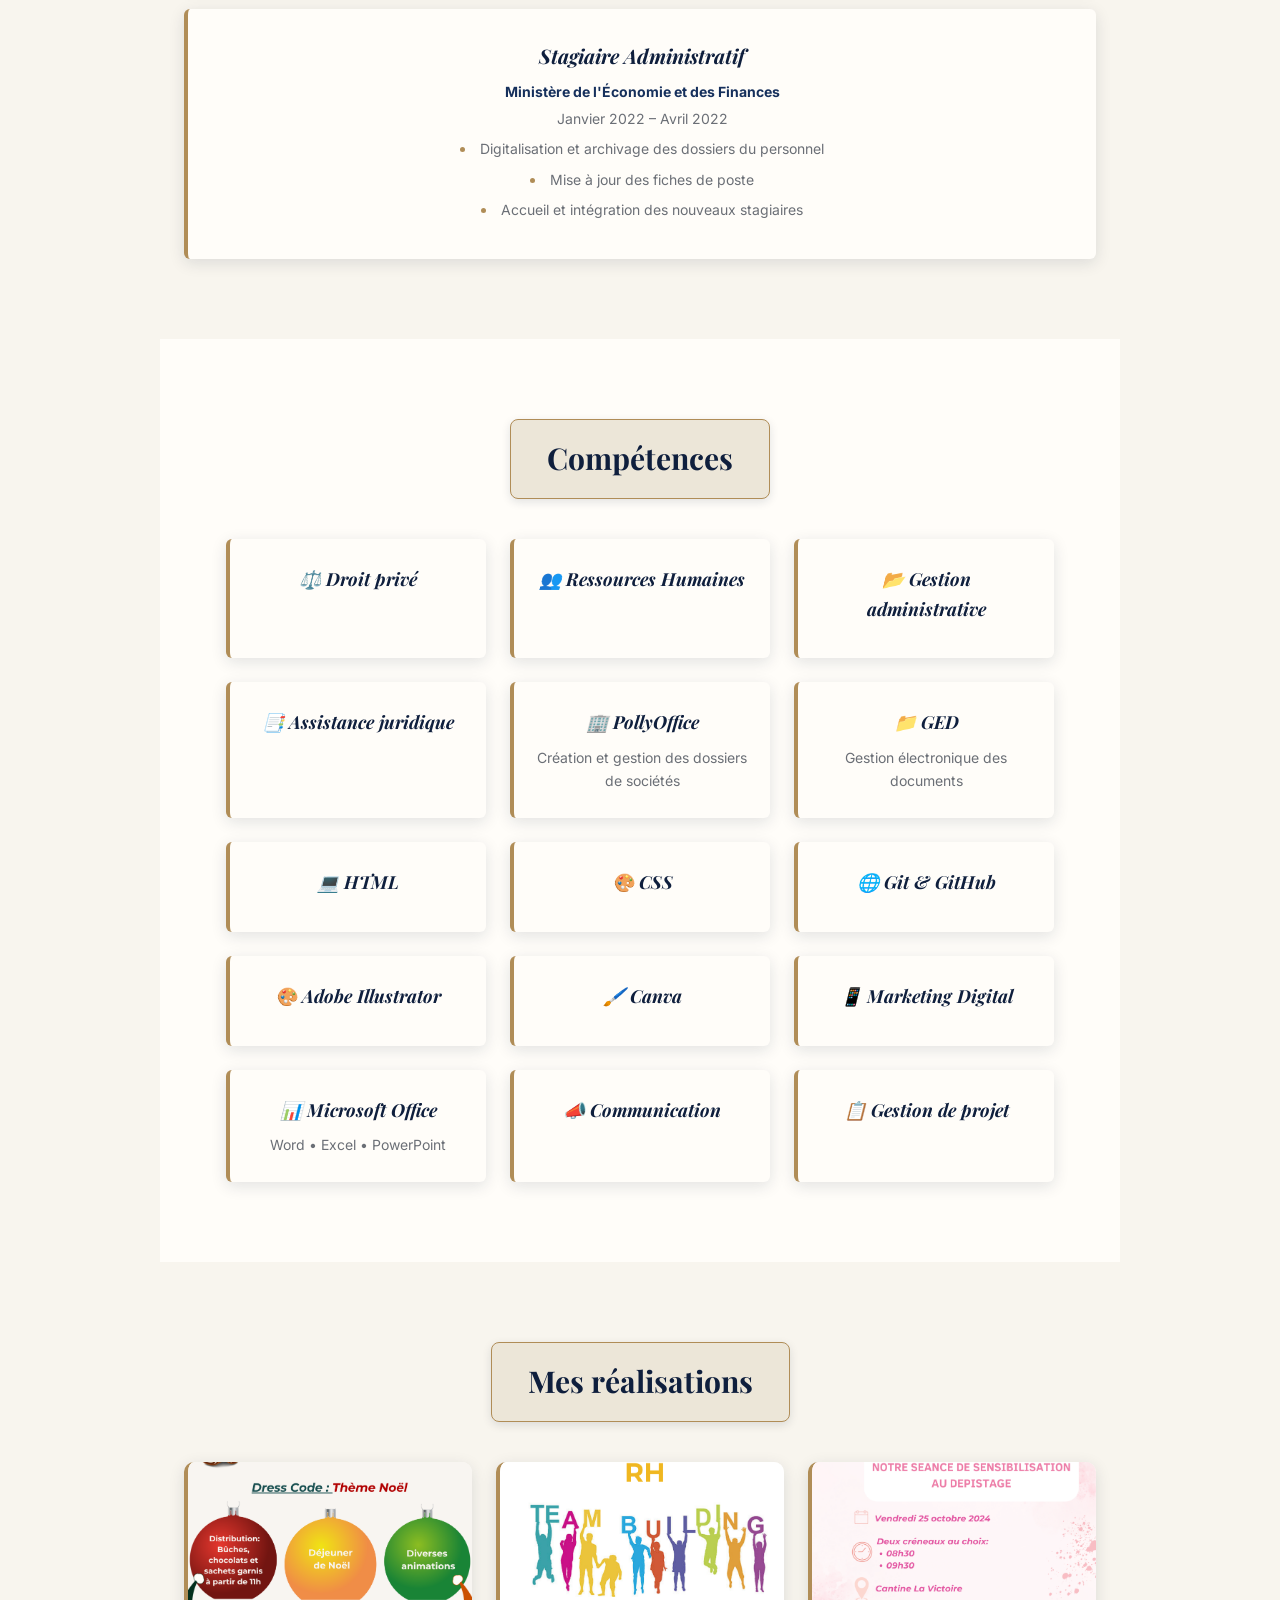
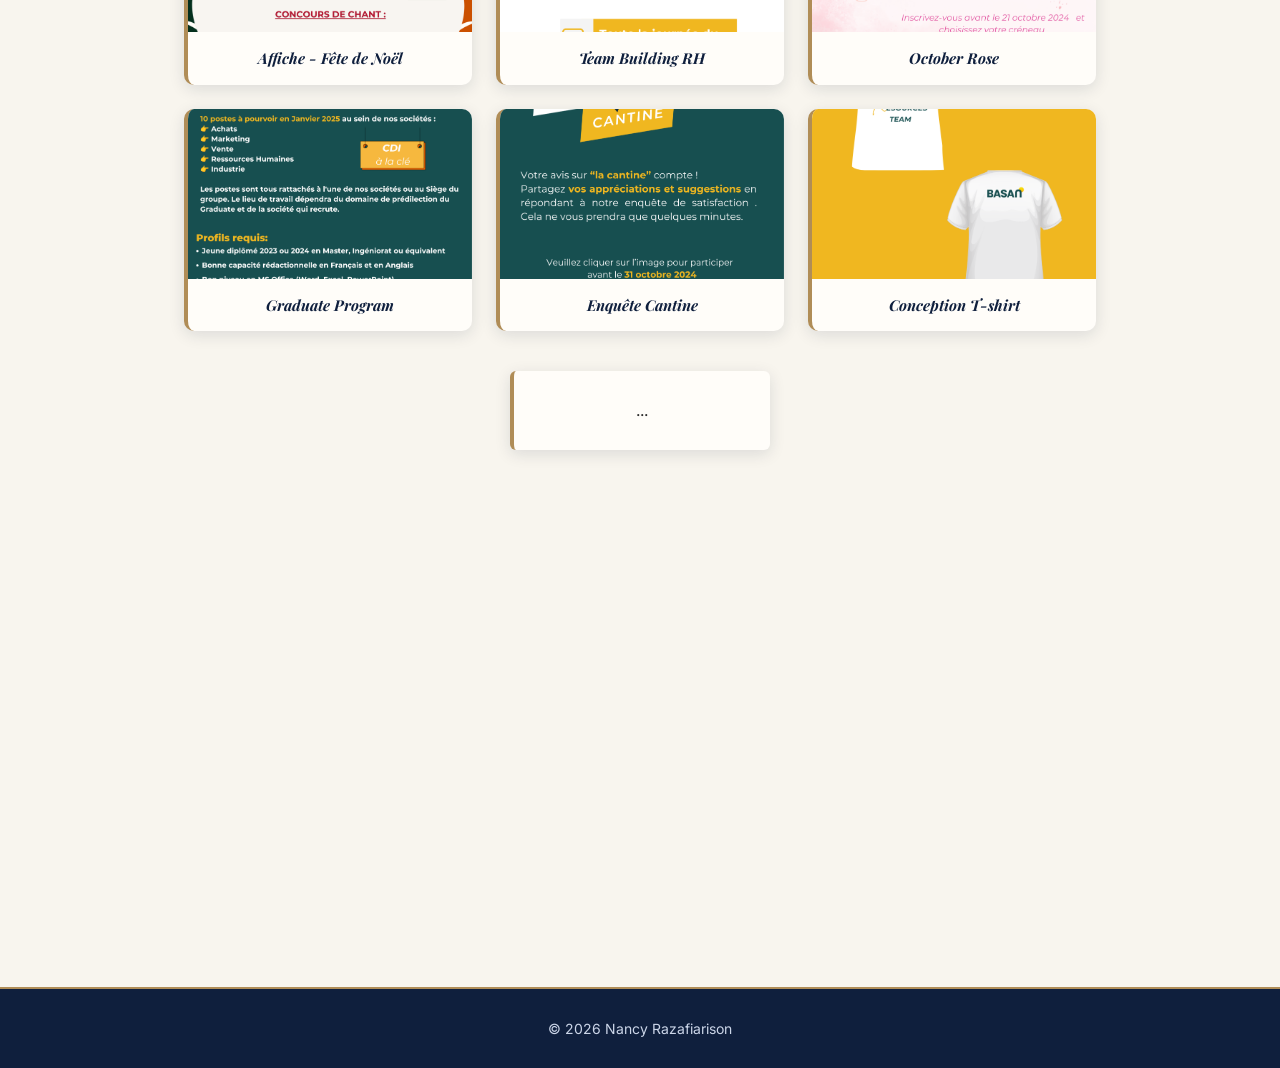
==== commit 7dc7e50a: "flêche" ====
--- a/index.html
+++ b/index.html
@@ -269,18 +269,12 @@
         </div>
 
         <div class="card video-card">
-    <h3>📰 Vidéo Actu RH</h3>
-    <p>
-        Conception et réalisation d'une vidéo de communication interne
-        présentant les actualités RH du Groupe Basan.
-    </p>
-    <video controls preload="metadata" poster="assets/images/actu-rh-poster.png">
-        <source src="assets/video/Actu-RH.mp4" type="video/mp4">
-        Votre navigateur ne supporte pas la lecture de vidéo.
-    </video>
-</div>
-
-    <section id="contact">
+        ...
+    </div>
+
+</section>   <!-- ← cette ligne manquait -->
+
+<section id="contact">
         <h2>Contact</h2>
 
         <p>
@@ -314,35 +308,47 @@
 
     <!-- ===== LIGHTBOX (tout en bas, juste avant la fermeture du body) ===== -->
 
-    <div id="img1" class="lightbox">
-        <a href="#" class="close" aria-label="Fermer"></a>
-        <img src="assets/images/Noël.png" alt="Affiche fête de Noël en grand format">
-    </div>
-
-    <div id="img2" class="lightbox">
-        <a href="#" class="close" aria-label="Fermer"></a>
-        <img src="assets/images/Team-building_RH.png" alt="Affiche team building RH en grand format">
-    </div>
-
-    <div id="img3" class="lightbox">
-        <a href="#" class="close" aria-label="Fermer"></a>
-        <img src="assets/images/October_rose.png" alt="Affiche October Rose en grand format">
-    </div>
-
-    <div id="img4" class="lightbox">
-        <a href="#" class="close" aria-label="Fermer"></a>
-        <img src="assets/images/Graduate_Program.png" alt="Annonce Graduate Program en grand format">
-    </div>
-
-    <div id="img5" class="lightbox">
-        <a href="#" class="close" aria-label="Fermer"></a>
-        <img src="assets/images/cantine.png" alt="Affiche enquête cantine en grand format">
-    </div>
-
-    <div id="img6" class="lightbox">
-        <a href="#" class="close" aria-label="Fermer"></a>
-        <img src="assets/images/conception_t-shirt.png" alt="Conception t-shirt en grand format">
-    </div>
+   <div id="img1" class="lightbox">
+    <a href="#" class="close" aria-label="Fermer"></a>
+    <a href="#img6" class="nav-arrow prev" aria-label="Image précédente">&#10094;</a>
+    <img src="assets/images/Noël.png" alt="Affiche fête de Noël en grand format">
+    <a href="#img2" class="nav-arrow next" aria-label="Image suivante">&#10095;</a>
+</div>
+
+<div id="img2" class="lightbox">
+    <a href="#" class="close" aria-label="Fermer"></a>
+    <a href="#img1" class="nav-arrow prev" aria-label="Image précédente">&#10094;</a>
+    <img src="assets/images/Team-building_RH.png" alt="Affiche team building RH en grand format">
+    <a href="#img3" class="nav-arrow next" aria-label="Image suivante">&#10095;</a>
+</div>
+
+<div id="img3" class="lightbox">
+    <a href="#" class="close" aria-label="Fermer"></a>
+    <a href="#img2" class="nav-arrow prev" aria-label="Image précédente">&#10094;</a>
+    <img src="assets/images/October_rose.png" alt="Affiche October Rose en grand format">
+    <a href="#img4" class="nav-arrow next" aria-label="Image suivante">&#10095;</a>
+</div>
+
+<div id="img4" class="lightbox">
+    <a href="#" class="close" aria-label="Fermer"></a>
+    <a href="#img3" class="nav-arrow prev" aria-label="Image précédente">&#10094;</a>
+    <img src="assets/images/Graduate_Program.png" alt="Annonce Graduate Program en grand format">
+    <a href="#img5" class="nav-arrow next" aria-label="Image suivante">&#10095;</a>
+</div>
+
+<div id="img5" class="lightbox">
+    <a href="#" class="close" aria-label="Fermer"></a>
+    <a href="#img4" class="nav-arrow prev" aria-label="Image précédente">&#10094;</a>
+    <img src="assets/images/cantine.png" alt="Affiche enquête cantine en grand format">
+    <a href="#img6" class="nav-arrow next" aria-label="Image suivante">&#10095;</a>
+</div>
+
+<div id="img6" class="lightbox">
+    <a href="#" class="close" aria-label="Fermer"></a>
+    <a href="#img5" class="nav-arrow prev" aria-label="Image précédente">&#10094;</a>
+    <img src="assets/images/conception_t-shirt.png" alt="Conception t-shirt en grand format">
+    <a href="#img1" class="nav-arrow next" aria-label="Image suivante">&#10095;</a>
+</div>
 
     <script src="script.js"></script>
 </body>
--- a/style.css
+++ b/style.css
@@ -368,6 +368,16 @@
     box-shadow: 0 4px 16px var(--ombre);
     border: 1px solid var(--or);
 }
+section, .card, .project-card {
+    opacity: 0;
+    transform: translateY(30px);
+    transition: opacity 0.7s ease, transform 0.7s ease;
+}
+
+section.visible, .card.visible, .project-card.visible {
+    opacity: 1;
+    transform: translateY(0);
+}
 
 @media (max-width: 768px) {
     .projects-grid {
@@ -384,7 +394,7 @@
 .lightbox {
     position: fixed;
     inset: 0;
-    background: rgba(15, 31, 61, 0.92);
+    background: rgba(10, 10, 10, 0.96);
     display: flex;
     justify-content: center;
     align-items: center;
@@ -403,8 +413,8 @@
     max-width: 88%;
     max-height: 85%;
     border-radius: 10px;
-    box-shadow: 0 10px 40px rgba(0, 0, 0, 0.6);
-    border: 3px solid var(--or-clair);
+    box-shadow: 0 20px 60px rgba(0, 0, 0, 0.8);
+    border: none;
 }
 
 .lightbox .close {
@@ -436,7 +446,41 @@
     color: var(--bleu-nuit);
     transform: rotate(90deg);
 }
-
+.lightbox {
+    background: rgba(10, 10, 10, 0.96);
+    backdrop-filter: blur(6px);
+}
+.nav-arrow {
+    position: absolute;
+    top: 50%;
+    transform: translateY(-50%);
+    z-index: 2;
+    width: 50px;
+    height: 50px;
+    display: flex;
+    align-items: center;
+    justify-content: center;
+    font-size: 22px;
+    color: var(--blanc-casse);
+    background: rgba(255, 255, 255, 0.1);
+    border: 1px solid var(--or-clair);
+    border-radius: 50%;
+    text-decoration: none;
+    transition: 0.3s;
+}
+
+.nav-arrow:hover {
+    background: var(--or-clair);
+    color: var(--bleu-nuit);
+}
+
+.nav-arrow.prev {
+    left: 24px;
+}
+
+.nav-arrow.next {
+    right: 24px;
+}
 /* ===== CONTACT ===== */
 #contact p {
     margin: 18px 0;
@@ -494,6 +538,13 @@
     nav a {
         margin: 8px 0;
     }
+    nav a.active {
+    color: var(--or-clair);
+}
+
+nav a.active::after {
+    width: 100%;
+}
 
     header {
         padding: 200px 20px 60px;
@@ -515,4 +566,15 @@
     section {
         padding: 60px 20px;
     }
+.nav-arrow {
+        width: 40px;
+        height: 40px;
+        font-size: 18px;
+    }
+    .nav-arrow.prev {
+        left: 10px;
+    }
+    .nav-arrow.next {
+        right: 10px;
+    }
 }
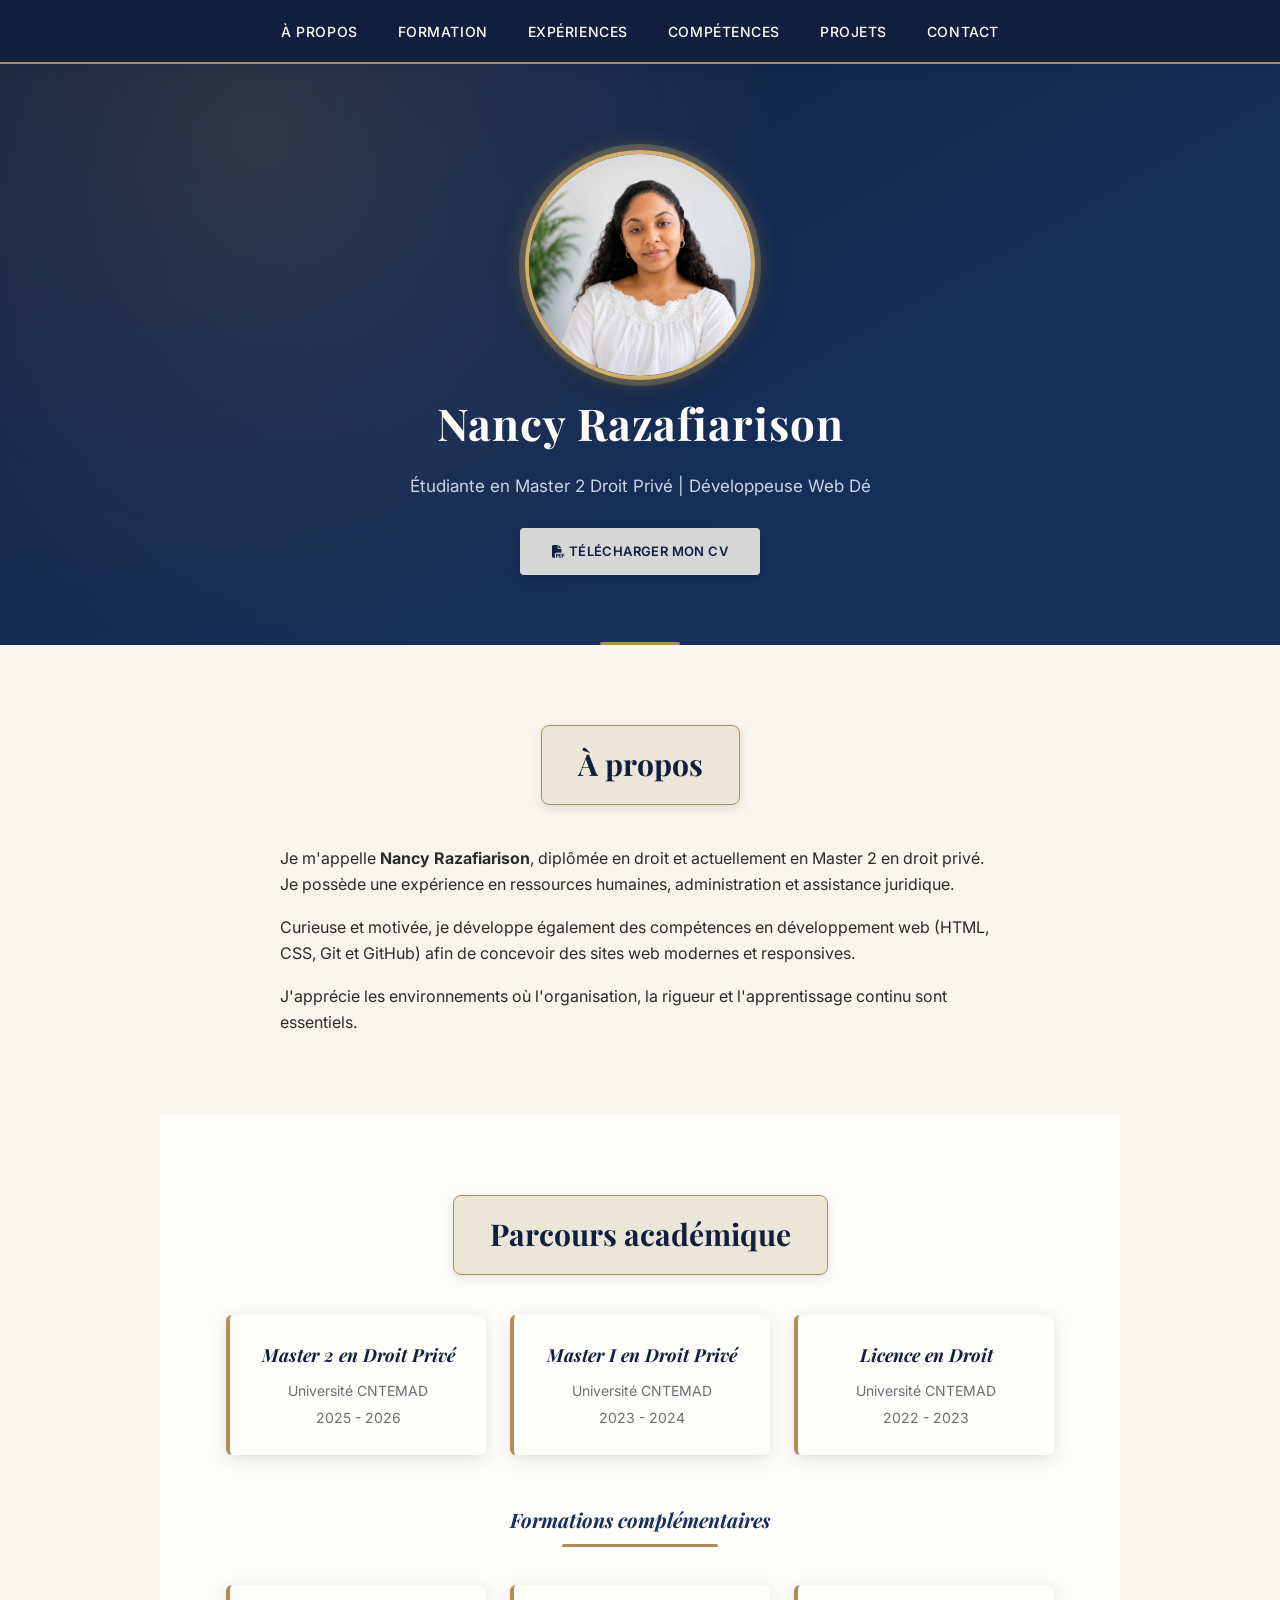
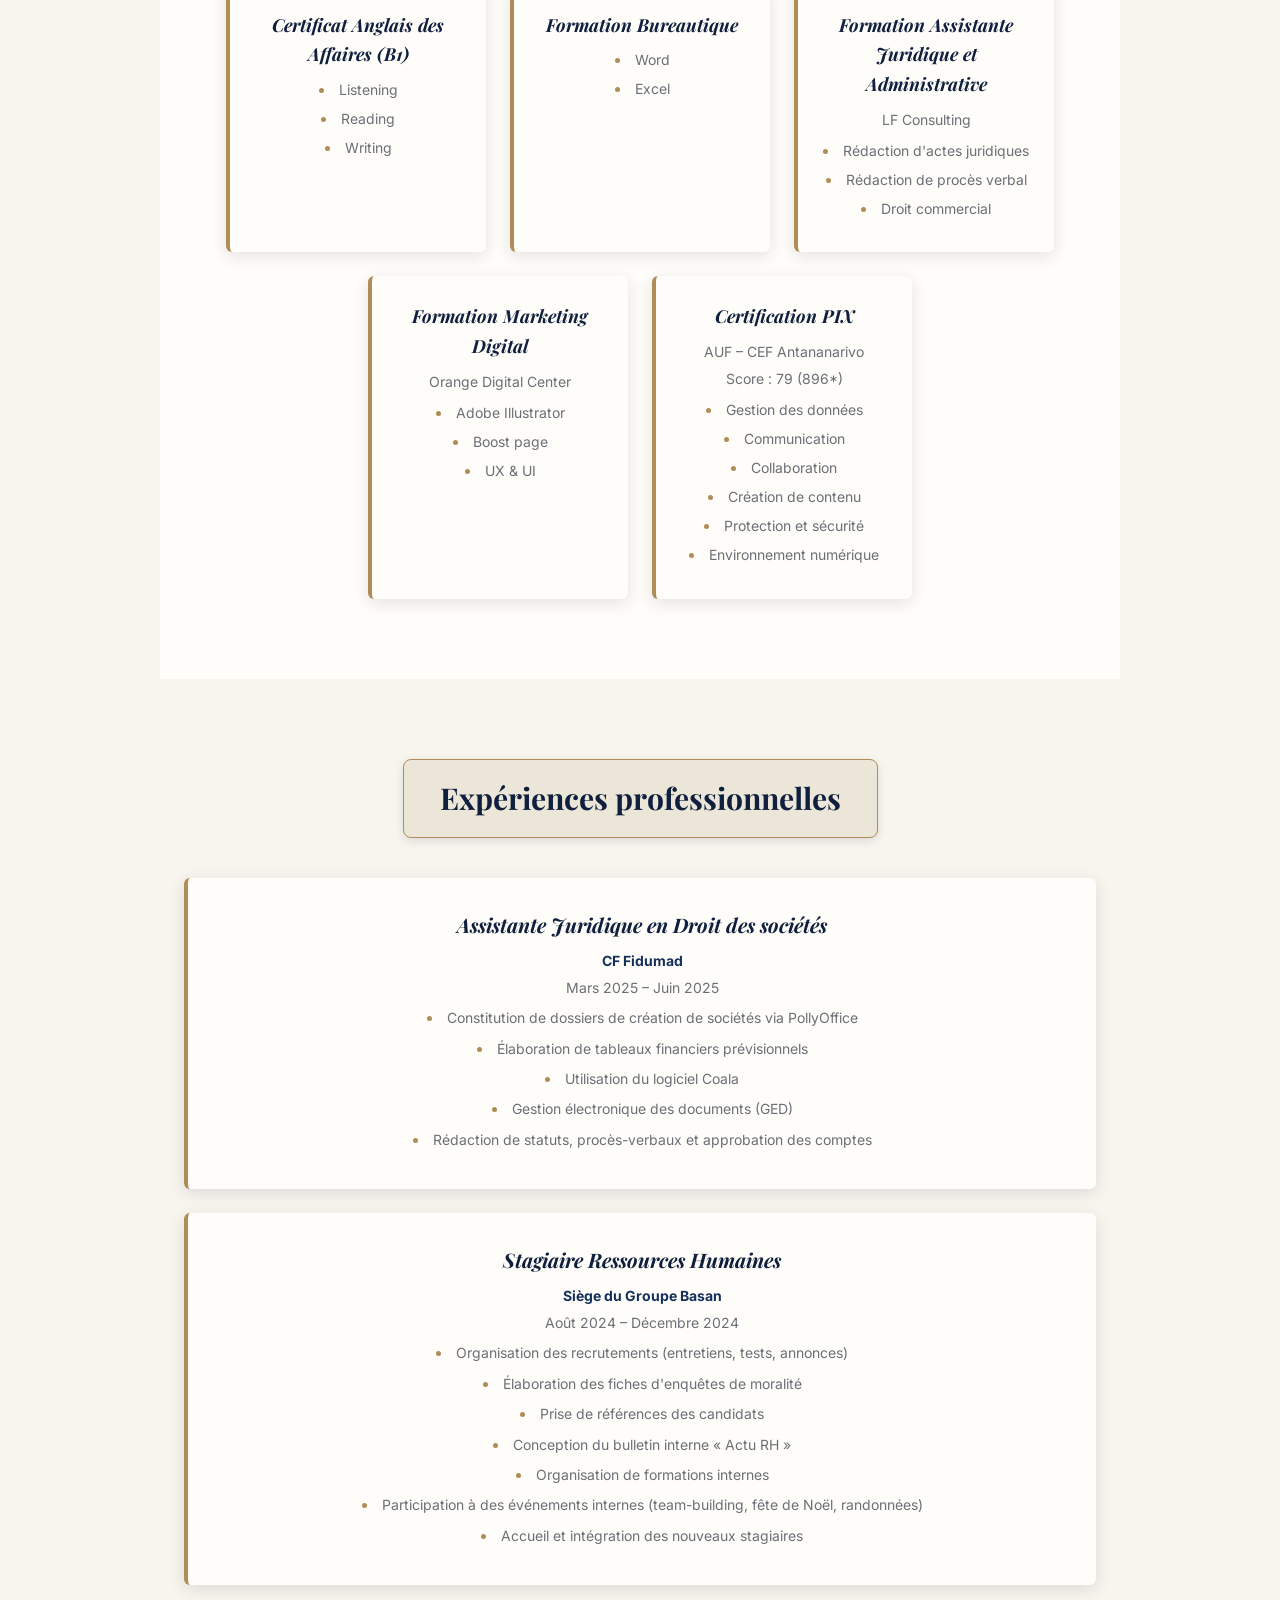
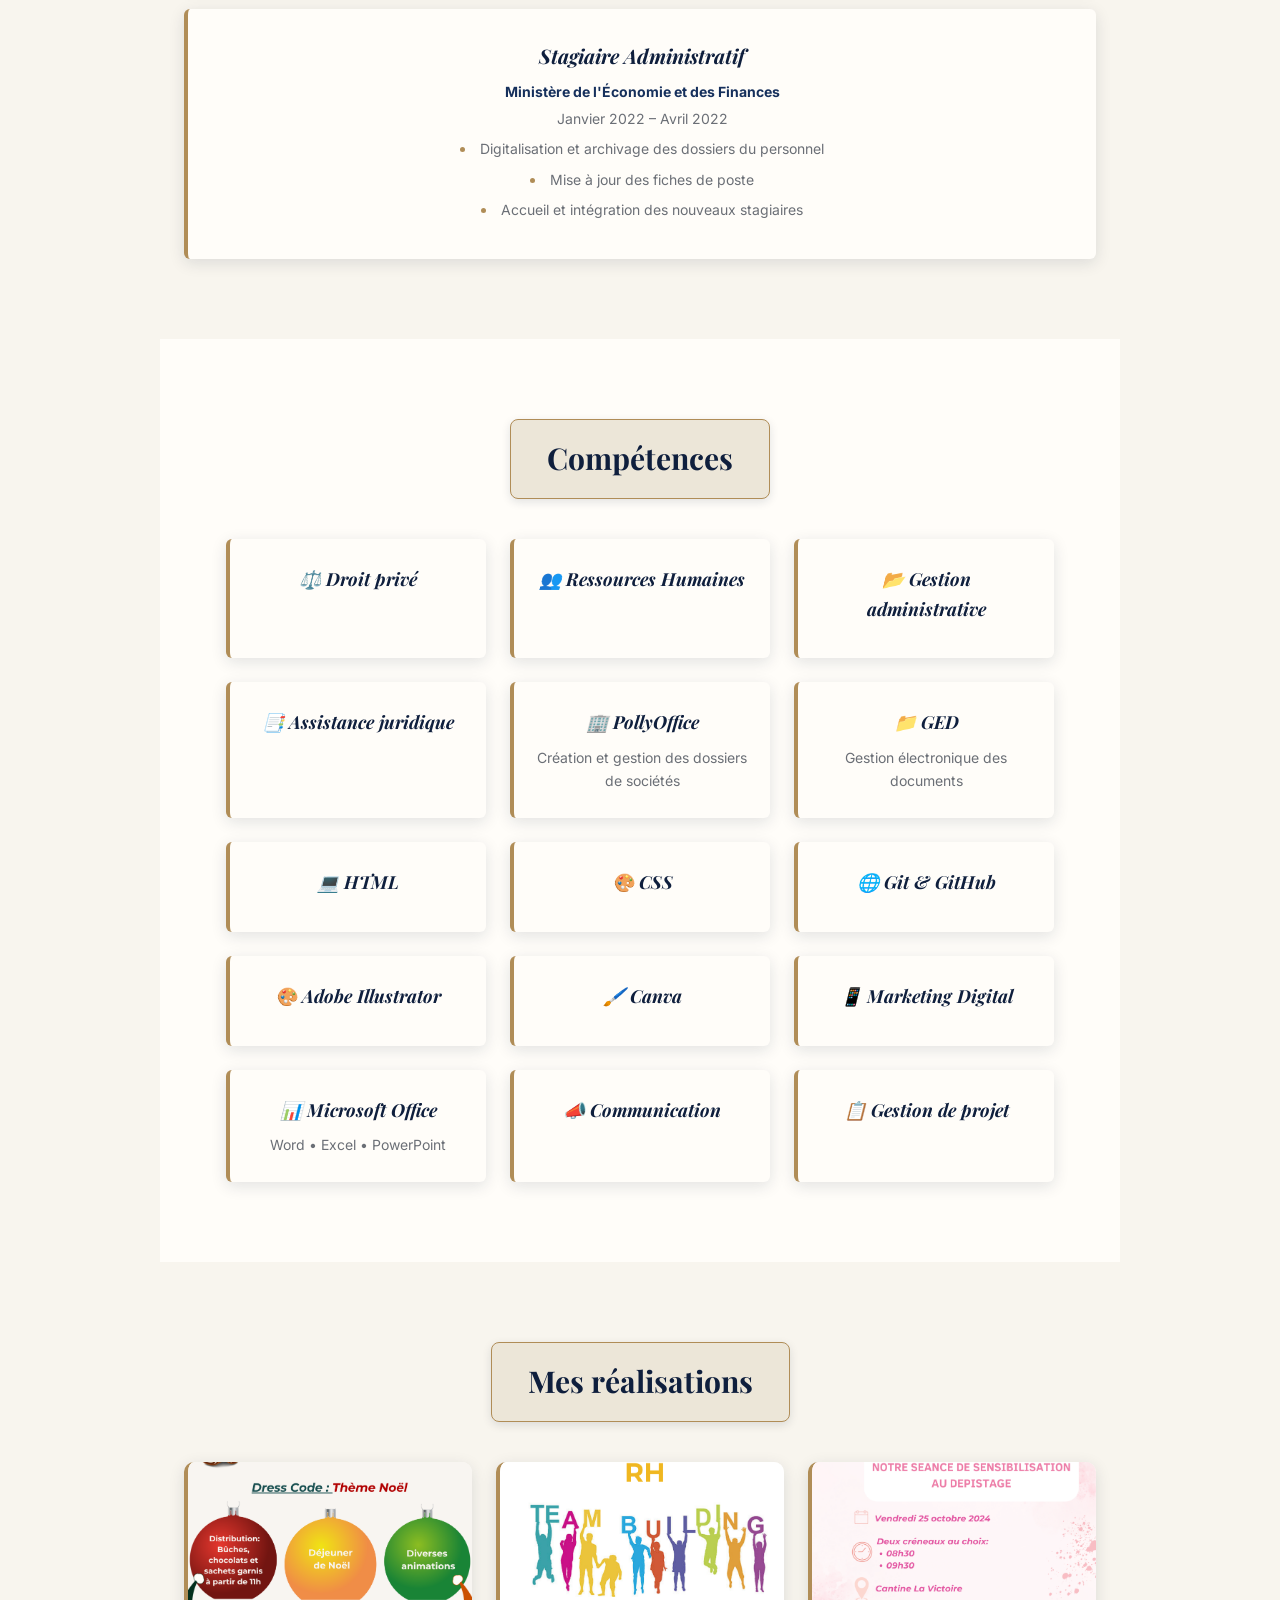
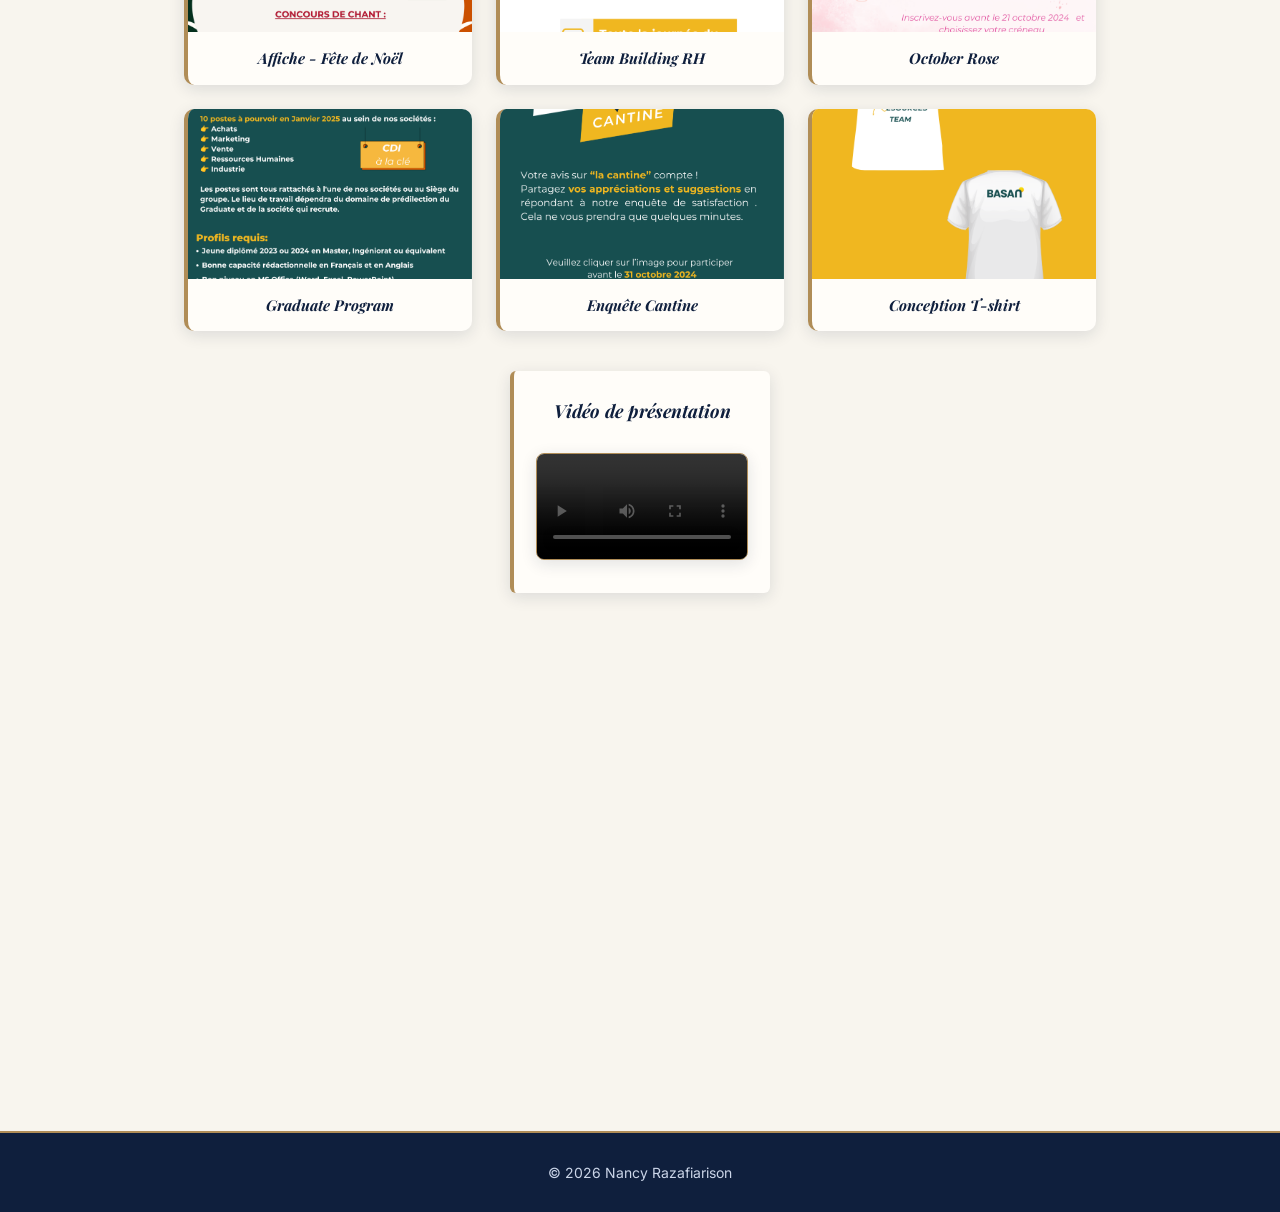
==== commit 97ea5a78: "final" ====
--- a/index.html
+++ b/index.html
@@ -235,42 +235,39 @@
         <h2>Mes réalisations</h2>
 
         <div class="cards projects-grid">
-
-            <a href="#img1" class="project-card">
-                <img src="assets/images/Noël.png" alt="Affiche fête de Noël" loading="lazy">
-                <h3>Affiche - Fête de Noël</h3>
-            </a>
-
-            <a href="#img2" class="project-card">
-                <img src="assets/images/Team-building_RH.png" alt="Affiche team building RH" loading="lazy">
-                <h3>Team Building RH</h3>
-            </a>
-
-            <a href="#img3" class="project-card">
-                <img src="assets/images/October_rose.png" alt="Affiche October Rose" loading="lazy">
-                <h3>October Rose</h3>
-            </a>
-
-            <a href="#img4" class="project-card">
-                <img src="assets/images/Graduate_Program.png" alt="Annonce Graduate Program" loading="lazy">
-                <h3>Graduate Program</h3>
-            </a>
-
-            <a href="#img5" class="project-card">
-                <img src="assets/images/cantine.png" alt="Affiche enquête satisfaction cantine" loading="lazy">
-                <h3>Enquête Cantine</h3>
-            </a>
-
-            <a href="#img6" class="project-card">
-                <img src="assets/images/conception_t-shirt.png" alt="Conception t-shirt" loading="lazy">
-                <h3>Conception T-shirt</h3>
-            </a>
-
-        </div>
-
-        <div class="card video-card">
-        ...
-    </div>
+    <a href="#" class="project-card" data-index="0">
+        <img src="assets/images/Noël.png" alt="Affiche fête de Noël" loading="lazy">
+        <h3>Affiche - Fête de Noël</h3>
+    </a>
+    <a href="#" class="project-card" data-index="1">
+        <img src="assets/images/Team-building_RH.png" alt="Affiche team building RH" loading="lazy">
+        <h3>Team Building RH</h3>
+    </a>
+    <a href="#" class="project-card" data-index="2">
+        <img src="assets/images/October_rose.png" alt="Affiche October Rose" loading="lazy">
+        <h3>October Rose</h3>
+    </a>
+    <a href="#" class="project-card" data-index="3">
+        <img src="assets/images/Graduate_Program.png" alt="Annonce Graduate Program" loading="lazy">
+        <h3>Graduate Program</h3>
+    </a>
+    <a href="#" class="project-card" data-index="4">
+        <img src="assets/images/cantine.png" alt="Affiche enquête satisfaction cantine" loading="lazy">
+        <h3>Enquête Cantine</h3>
+    </a>
+    <a href="#" class="project-card" data-index="5">
+        <img src="assets/images/conception_t-shirt.png" alt="Conception t-shirt" loading="lazy">
+        <h3>Conception T-shirt</h3>
+    </a>
+</div>
+
+     <div class="card video-card">
+    <h3>Vidéo de présentation</h3>
+
+    <video controls preload="metadata">
+        <source src="assets/video/Actu-RH.mp4" type="video/mp4">
+    </video>
+</div>
 
 </section>   <!-- ← cette ligne manquait -->
 
@@ -308,48 +305,22 @@
 
     <!-- ===== LIGHTBOX (tout en bas, juste avant la fermeture du body) ===== -->
 
-   <div id="img1" class="lightbox">
-    <a href="#" class="close" aria-label="Fermer"></a>
-    <a href="#img6" class="nav-arrow prev" aria-label="Image précédente">&#10094;</a>
-    <img src="assets/images/Noël.png" alt="Affiche fête de Noël en grand format">
-    <a href="#img2" class="nav-arrow next" aria-label="Image suivante">&#10095;</a>
+<!-- ===== LIGHTBOX UNIQUE AVEC DÉFILEMENT ===== -->
+<div id="lightbox" class="lightbox">
+    <button class="close" aria-label="Fermer">&times;</button>
+    <button class="nav-arrow prev" aria-label="Image précédente">&#10094;</button>
+    <div class="lightbox-track-wrapper">
+        <div class="lightbox-track" id="lightboxTrack">
+            <img src="assets/images/Noël.png" alt="Affiche fête de Noël">
+            <img src="assets/images/Team-building_RH.png" alt="Affiche team building RH">
+            <img src="assets/images/October_rose.png" alt="Affiche October Rose">
+            <img src="assets/images/Graduate_Program.png" alt="Annonce Graduate Program">
+            <img src="assets/images/cantine.png" alt="Affiche enquête cantine">
+            <img src="assets/images/conception_t-shirt.png" alt="Conception t-shirt">
+        </div>
+    </div>
+    <button class="nav-arrow next" aria-label="Image suivante">&#10095;</button>
 </div>
-
-<div id="img2" class="lightbox">
-    <a href="#" class="close" aria-label="Fermer"></a>
-    <a href="#img1" class="nav-arrow prev" aria-label="Image précédente">&#10094;</a>
-    <img src="assets/images/Team-building_RH.png" alt="Affiche team building RH en grand format">
-    <a href="#img3" class="nav-arrow next" aria-label="Image suivante">&#10095;</a>
-</div>
-
-<div id="img3" class="lightbox">
-    <a href="#" class="close" aria-label="Fermer"></a>
-    <a href="#img2" class="nav-arrow prev" aria-label="Image précédente">&#10094;</a>
-    <img src="assets/images/October_rose.png" alt="Affiche October Rose en grand format">
-    <a href="#img4" class="nav-arrow next" aria-label="Image suivante">&#10095;</a>
-</div>
-
-<div id="img4" class="lightbox">
-    <a href="#" class="close" aria-label="Fermer"></a>
-    <a href="#img3" class="nav-arrow prev" aria-label="Image précédente">&#10094;</a>
-    <img src="assets/images/Graduate_Program.png" alt="Annonce Graduate Program en grand format">
-    <a href="#img5" class="nav-arrow next" aria-label="Image suivante">&#10095;</a>
-</div>
-
-<div id="img5" class="lightbox">
-    <a href="#" class="close" aria-label="Fermer"></a>
-    <a href="#img4" class="nav-arrow prev" aria-label="Image précédente">&#10094;</a>
-    <img src="assets/images/cantine.png" alt="Affiche enquête cantine en grand format">
-    <a href="#img6" class="nav-arrow next" aria-label="Image suivante">&#10095;</a>
-</div>
-
-<div id="img6" class="lightbox">
-    <a href="#" class="close" aria-label="Fermer"></a>
-    <a href="#img5" class="nav-arrow prev" aria-label="Image précédente">&#10094;</a>
-    <img src="assets/images/conception_t-shirt.png" alt="Conception t-shirt en grand format">
-    <a href="#img1" class="nav-arrow next" aria-label="Image suivante">&#10095;</a>
-</div>
-
     <script src="script.js"></script>
 </body>
 
--- a/style.css
+++ b/style.css
@@ -391,10 +391,12 @@
 }
 
 /* ===== LIGHTBOX (plein écran au clic sur une carte projet) ===== */
+/* ===== LIGHTBOX AVEC DÉFILEMENT ===== */
 .lightbox {
     position: fixed;
     inset: 0;
     background: rgba(10, 10, 10, 0.96);
+    backdrop-filter: blur(6px);
     display: flex;
     justify-content: center;
     align-items: center;
@@ -404,27 +406,34 @@
     transition: opacity 0.3s ease;
 }
 
-.lightbox:target {
+.lightbox.open {
     opacity: 1;
     visibility: visible;
 }
 
-.lightbox img {
-    max-width: 88%;
-    max-height: 85%;
+.lightbox-track-wrapper {
+    width: 88%;
+    max-width: 1000px;
+    height: 85%;
+    overflow: hidden;
+}
+
+.lightbox-track {
+    display: flex;
+    height: 100%;
+    transition: transform 0.5s ease;
+}
+
+.lightbox-track img {
+    width: 100%;
+    height: 100%;
+    flex-shrink: 0;
+    object-fit: contain;
     border-radius: 10px;
     box-shadow: 0 20px 60px rgba(0, 0, 0, 0.8);
-    border: none;
 }
 
 .lightbox .close {
-    position: absolute;
-    inset: 0;
-    z-index: 1;
-}
-
-.lightbox .close::after {
-    content: "✕";
     position: absolute;
     top: 24px;
     right: 32px;
@@ -438,18 +447,17 @@
     background: rgba(255, 255, 255, 0.12);
     border: 1px solid var(--or-clair);
     border-radius: 50%;
+    cursor: pointer;
     transition: 0.3s;
-}
-
-.lightbox .close:hover::after {
+    z-index: 2;
+}
+
+.lightbox .close:hover {
     background: var(--or-clair);
     color: var(--bleu-nuit);
     transform: rotate(90deg);
 }
-.lightbox {
-    background: rgba(10, 10, 10, 0.96);
-    backdrop-filter: blur(6px);
-}
+
 .nav-arrow {
     position: absolute;
     top: 50%;
@@ -465,7 +473,7 @@
     background: rgba(255, 255, 255, 0.1);
     border: 1px solid var(--or-clair);
     border-radius: 50%;
-    text-decoration: none;
+    cursor: pointer;
     transition: 0.3s;
 }
 
@@ -474,12 +482,17 @@
     color: var(--bleu-nuit);
 }
 
-.nav-arrow.prev {
-    left: 24px;
-}
-
-.nav-arrow.next {
-    right: 24px;
+.nav-arrow.prev { left: 24px; }
+.nav-arrow.next { right: 24px; }
+
+@media (max-width: 768px) {
+    .nav-arrow {
+        width: 40px;
+        height: 40px;
+        font-size: 18px;
+    }
+    .nav-arrow.prev { left: 10px; }
+    .nav-arrow.next { right: 10px; }
 }
 /* ===== CONTACT ===== */
 #contact p {
